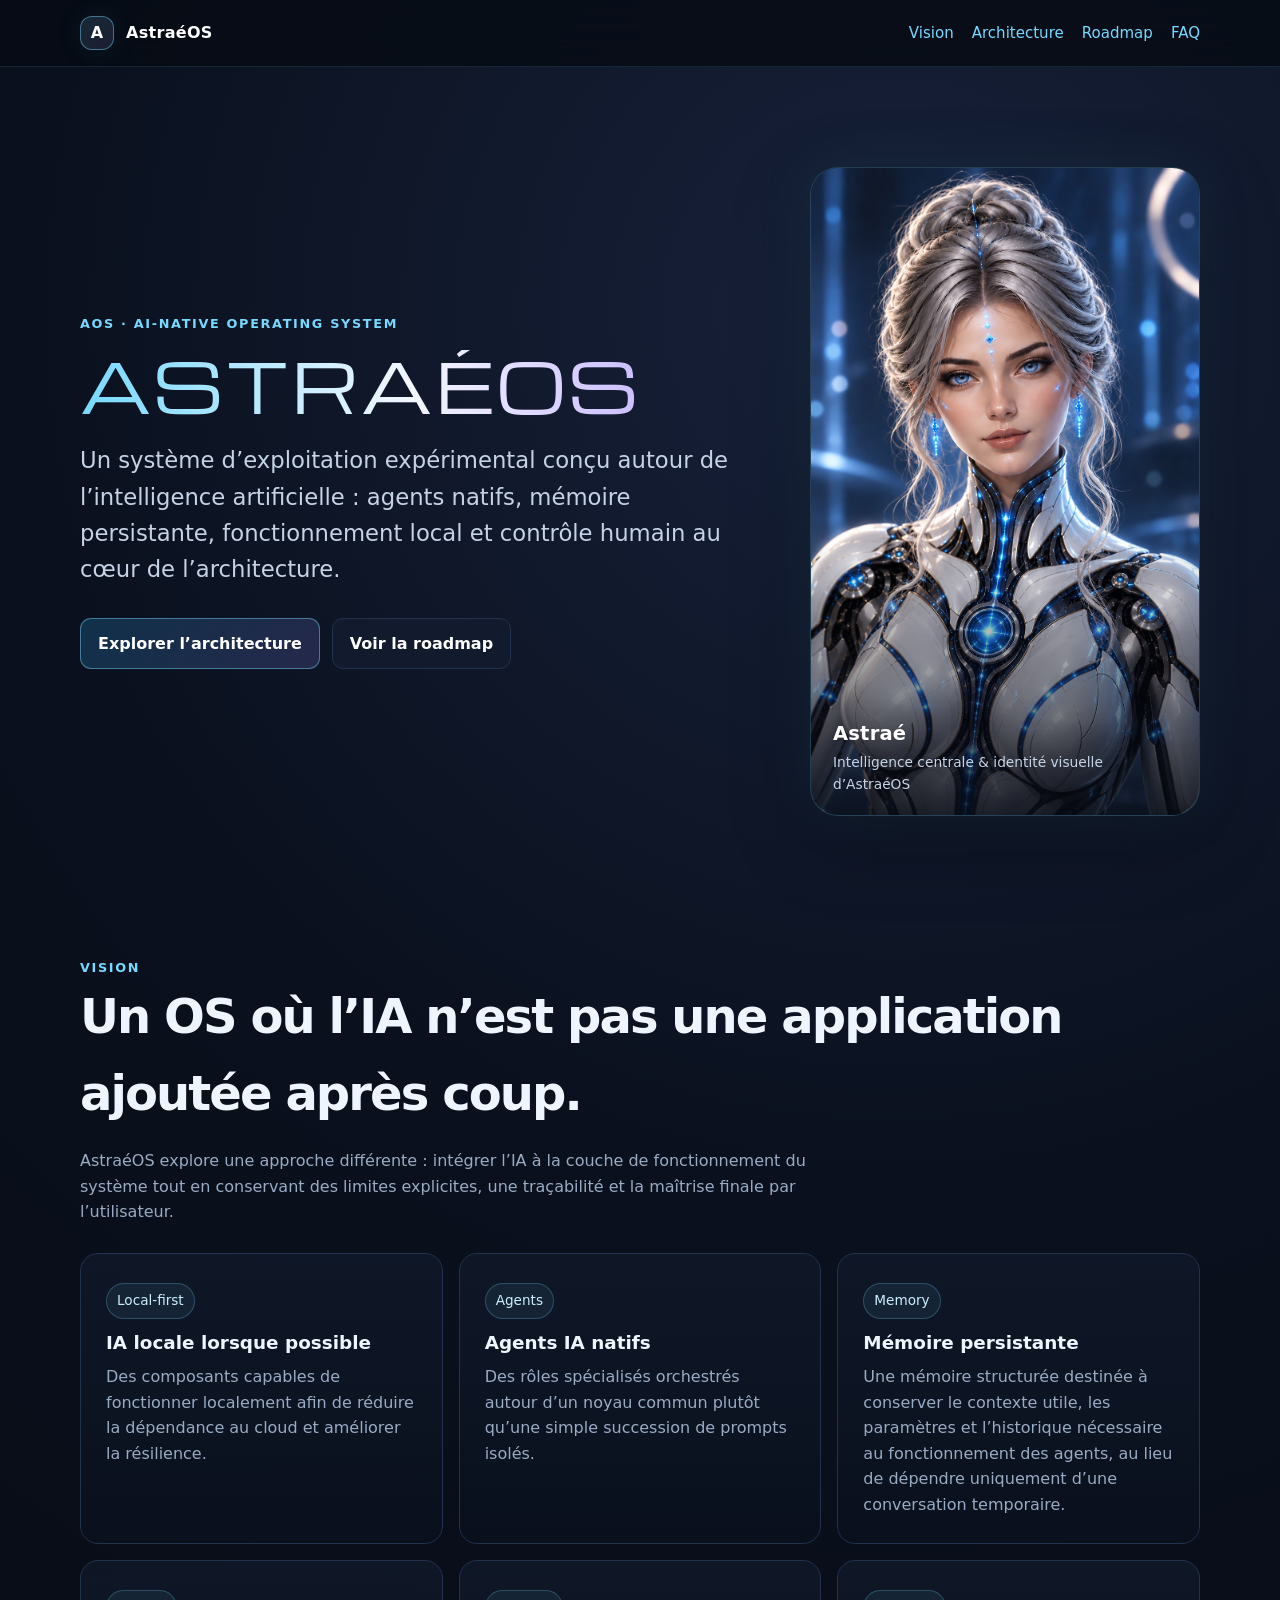
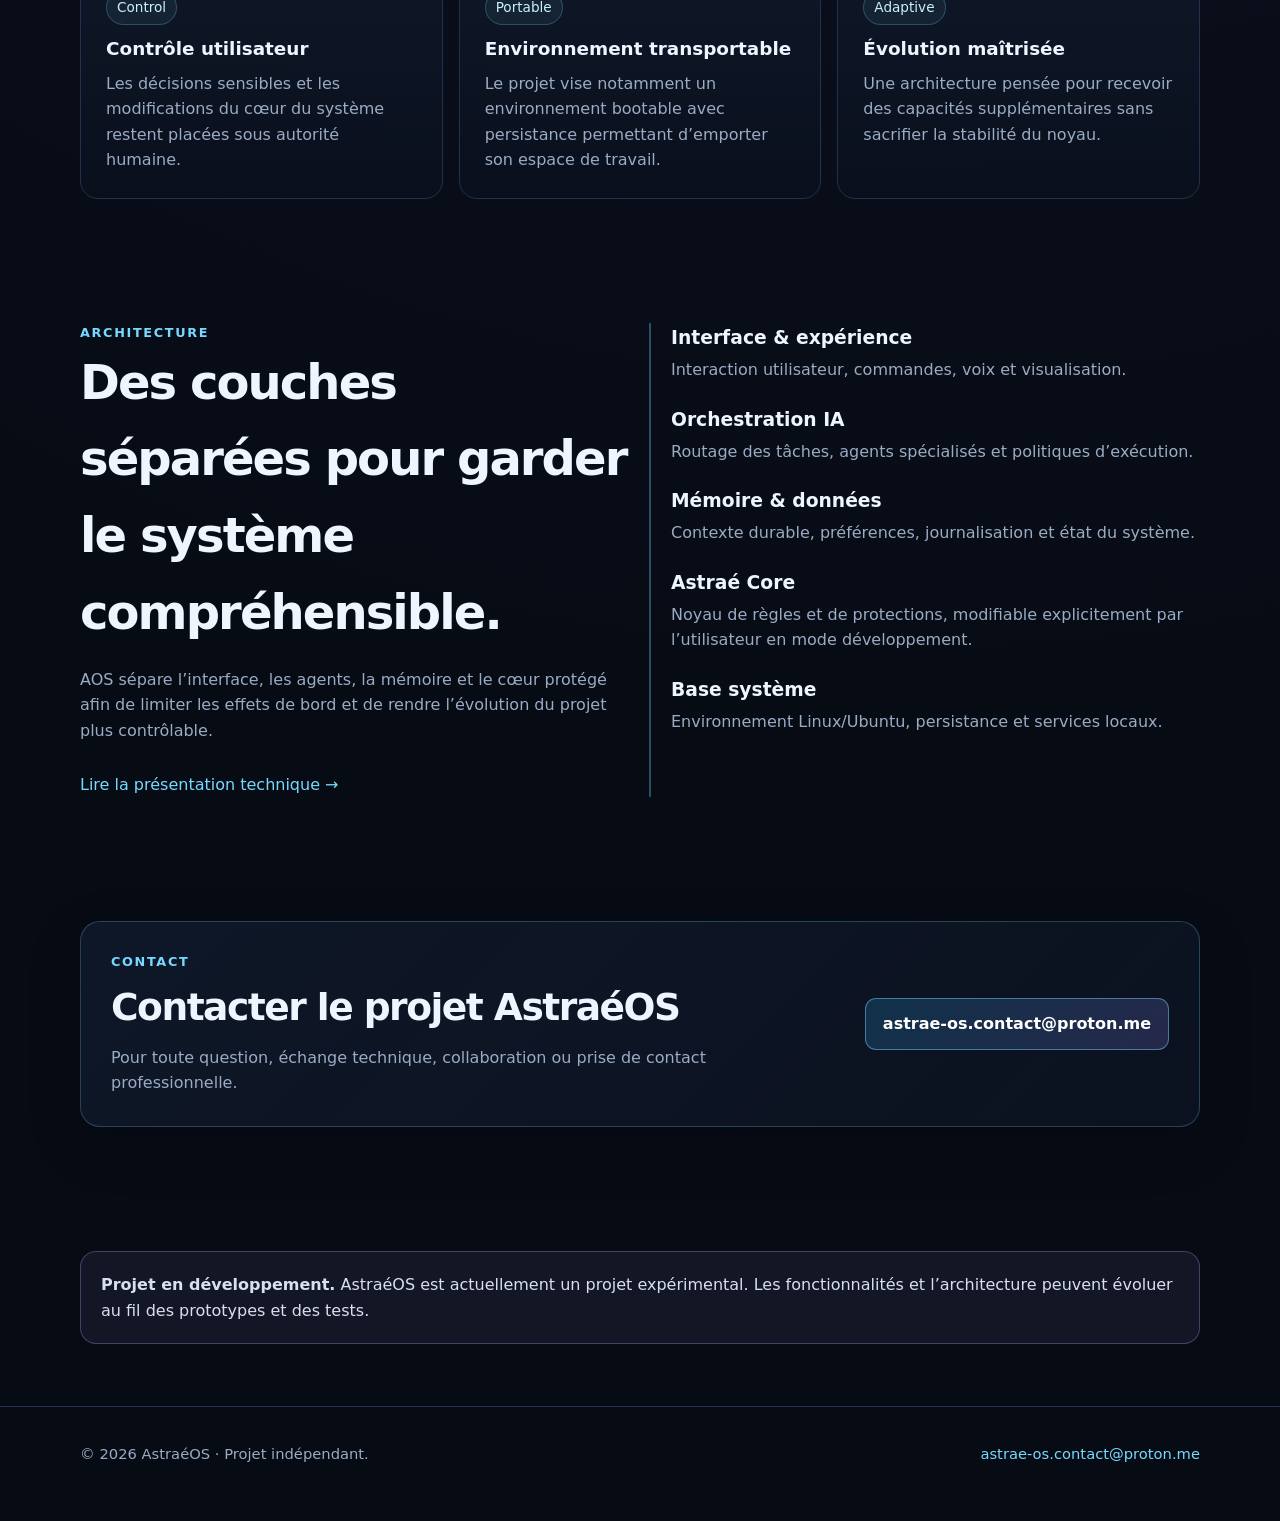
==== index.html @ fa144501 "Fix Astraé HD image and ASTRAÉOS wordmark" ====
<!doctype html><html lang="fr"><head>
<meta charset="utf-8"><meta name="viewport" content="width=device-width,initial-scale=1">
<title>AstraéOS (AOS) — AI-native Operating System</title>
<meta name="description" content="AstraéOS (AOS) est un projet de système d’exploitation AI-native : agents IA natifs, mémoire persistante, architecture locale et contrôle utilisateur.">
<meta name="keywords" content="AstraéOS,AstraeOS,AOS,AI native operating system,système exploitation IA,agents IA,OS IA">
<meta name="author" content="Jérémie Pasturel"><meta name="robots" content="index,follow,max-image-preview:large">
<link rel="canonical" href="https://astraeos.netlify.app/">
<meta property="og:type" content="website"><meta property="og:image" content="https://astraeos.netlify.app/assets/images/astrae-hq-v5.jpg"><meta property="og:image:alt" content="Astraé, intelligence artificielle centrale d’AstraéOS"><meta property="og:title" content="AstraéOS — AI-native Operating System"><meta property="og:description" content="Un projet d’OS conçu autour de l’IA, des agents et du contrôle utilisateur."><meta property="og:url" content="https://astraeos.netlify.app/">
<meta name="twitter:card" content="summary_large_image"><meta name="theme-color" content="#070b14">
<link rel="preconnect" href="https://fonts.googleapis.com">
<link rel="preconnect" href="https://fonts.gstatic.com" crossorigin>
<link href="https://fonts.googleapis.com/css2?family=Michroma&display=swap" rel="stylesheet">
<link rel="stylesheet" href="assets/style.css"><script type="application/ld+json">{
"@context":"https://schema.org","@type":"SoftwareApplication","name":"AstraéOS","alternateName":["AstraeOS","AOS"],"applicationCategory":"OperatingSystem","operatingSystem":"Linux / Ubuntu-based","description":"Projet de système d’exploitation AI-native centré sur les agents IA, la mémoire persistante et le contrôle utilisateur.","url":"https://astraeos.netlify.app/","author":{"@type":"Person","name":"Jérémie Pasturel","email":"mailto:astrae-os.contact@proton.me"},"isAccessibleForFree":true}
</script></head><body>
<nav class="nav"><div class="wrap"><a class="brand" href="index.html"><span class="mark">A</span>AstraéOS</a><div class="links"><a href="#vision">Vision</a><a href="architecture.html">Architecture</a><a href="roadmap.html">Roadmap</a><a href="faq.html">FAQ</a></div></div></nav>
<main>
<section class="hero"><div class="wrap hero-grid"><div class="hero-copy"><div class="eyebrow">AOS · AI-native operating system</div><h1><span>ASTRAÉOS</span></h1><p class="lead">Un système d’exploitation expérimental conçu autour de l’intelligence artificielle : agents natifs, mémoire persistante, fonctionnement local et contrôle humain au cœur de l’architecture.</p><div class="cta"><a class="btn primary" href="architecture.html">Explorer l’architecture</a><a class="btn" href="roadmap.html">Voir la roadmap</a></div></div><figure class="astrae-portrait"><img src="assets/images/astrae-hq-v5.jpg" alt="Astraé, intelligence artificielle centrale du projet AstraéOS, représentée sous la forme d’une androïde aux cheveux argentés et aux yeux bleus" width="971" height="1619" loading="eager" fetchpriority="high" decoding="async"><figcaption><strong>Astraé</strong><span>Intelligence centrale &amp; identité visuelle d’AstraéOS</span></figcaption></figure></div></section>
<section id="vision" class="section"><div class="wrap"><div class="eyebrow">Vision</div><h2>Un OS où l’IA n’est pas une application ajoutée après coup.</h2><p class="section-intro">AstraéOS explore une approche différente : intégrer l’IA à la couche de fonctionnement du système tout en conservant des limites explicites, une traçabilité et la maîtrise finale par l’utilisateur.</p><div class="grid"><article class="card"><div class="pill">Local-first</div><h3>IA locale lorsque possible</h3><p>Des composants capables de fonctionner localement afin de réduire la dépendance au cloud et améliorer la résilience.</p></article><article class="card"><div class="pill">Agents</div><h3>Agents IA natifs</h3><p>Des rôles spécialisés orchestrés autour d’un noyau commun plutôt qu’une simple succession de prompts isolés.</p></article><article class="card"><div class="pill">Memory</div><h3>Mémoire persistante</h3><p>Une mémoire structurée destinée à conserver le contexte utile, les paramètres et l’historique nécessaire au fonctionnement des agents, au lieu de dépendre uniquement d’une conversation temporaire.</p></article><article class="card"><div class="pill">Control</div><h3>Contrôle utilisateur</h3><p>Les décisions sensibles et les modifications du cœur du système restent placées sous autorité humaine.</p></article><article class="card"><div class="pill">Portable</div><h3>Environnement transportable</h3><p>Le projet vise notamment un environnement bootable avec persistance permettant d’emporter son espace de travail.</p></article><article class="card"><div class="pill">Adaptive</div><h3>Évolution maîtrisée</h3><p>Une architecture pensée pour recevoir des capacités supplémentaires sans sacrifier la stabilité du noyau.</p></article></div></div></section>
<section class="section"><div class="wrap architecture"><div><div class="eyebrow">Architecture</div><h2>Des couches séparées pour garder le système compréhensible.</h2><p class="section-intro">AOS sépare l’interface, les agents, la mémoire et le cœur protégé afin de limiter les effets de bord et de rendre l’évolution du projet plus contrôlable.</p><a href="architecture.html">Lire la présentation technique →</a></div><div class="stack"><div><h3>Interface & expérience</h3><p>Interaction utilisateur, commandes, voix et visualisation.</p></div><div><h3>Orchestration IA</h3><p>Routage des tâches, agents spécialisés et politiques d’exécution.</p></div><div><h3>Mémoire & données</h3><p>Contexte durable, préférences, journalisation et état du système.</p></div><div><h3>Astraé Core</h3><p>Noyau de règles et de protections, modifiable explicitement par l’utilisateur en mode développement.</p></div><div><h3>Base système</h3><p>Environnement Linux/Ubuntu, persistance et services locaux.</p></div></div></div></section>
<section id="contact" class="section"><div class="wrap"><div class="contact-card"><div><div class="eyebrow">Contact</div><h2>Contacter le projet AstraéOS</h2><p>Pour toute question, échange technique, collaboration ou prise de contact professionnelle.</p></div><a class="btn primary contact-mail" href="mailto:astrae-os.contact@proton.me">astrae-os.contact@proton.me</a></div></div></section>
<section class="section"><div class="wrap"><div class="notice"><strong>Projet en développement.</strong> AstraéOS est actuellement un projet expérimental. Les fonctionnalités et l’architecture peuvent évoluer au fil des prototypes et des tests.</div></div></section>
</main><footer class="footer"><div class="wrap"><span>© <span data-year></span> AstraéOS · Projet indépendant.</span><a href="mailto:astrae-os.contact@proton.me">astrae-os.contact@proton.me</a></div></footer><script src="assets/site.js"></script></body></html>
---- assets/style.css ----
:root{
  --bg:#070b14;--bg2:#0d1422;--panel:#10192a;--line:#22314d;
  --text:#eef5ff;--muted:#9aabc4;--accent:#77d9ff;--accent2:#b8a4ff;
  --max:1120px;
}
*{box-sizing:border-box}html{scroll-behavior:smooth}body{margin:0;background:radial-gradient(circle at 70% 10%,#17213a 0,#0a101d 30%,var(--bg) 70%);color:var(--text);font-family:Inter,ui-sans-serif,system-ui,-apple-system,"Segoe UI",sans-serif;line-height:1.6}a{color:var(--accent);text-decoration:none}a:hover{text-decoration:underline}.wrap{width:min(var(--max),calc(100% - 36px));margin:auto}.nav{position:sticky;top:0;z-index:5;background:rgba(7,11,20,.82);backdrop-filter:blur(18px);border-bottom:1px solid rgba(119,217,255,.12)}.nav .wrap{display:flex;align-items:center;justify-content:space-between;min-height:66px}.brand{display:flex;align-items:center;gap:12px;font-weight:800;letter-spacing:.3px;color:white}.mark{width:34px;height:34px;border:1px solid rgba(119,217,255,.45);border-radius:12px;display:grid;place-items:center;background:linear-gradient(145deg,rgba(119,217,255,.15),rgba(184,164,255,.12));box-shadow:0 0 30px rgba(119,217,255,.08)}.links{display:flex;gap:18px;font-size:.94rem}.hero{padding:100px 0 80px}.eyebrow{color:var(--accent);font-weight:700;text-transform:uppercase;letter-spacing:.13em;font-size:.8rem}.hero h1{font-size:clamp(2.7rem,7vw,5.9rem);line-height:1.04;margin:16px 0 22px;letter-spacing:0}.hero h1 span{font-family:"Michroma","Segoe UI",sans-serif;font-weight:400;letter-spacing:.09em;text-transform:uppercase;font-variant-ligatures:none;background:linear-gradient(90deg,var(--accent),#f4f7ff,var(--accent2));-webkit-background-clip:text;background-clip:text;color:transparent}.lead{max-width:780px;font-size:clamp(1.15rem,2vw,1.42rem);color:#c6d2e5}.cta{display:flex;gap:12px;flex-wrap:wrap;margin-top:30px}.btn{display:inline-flex;align-items:center;justify-content:center;border:1px solid var(--line);padding:12px 17px;border-radius:11px;font-weight:700;color:white;background:#111b2d}.btn.primary{border-color:rgba(119,217,255,.45);background:linear-gradient(135deg,#10314a,#25284b)}.grid{display:grid;grid-template-columns:repeat(3,1fr);gap:16px}.card{border:1px solid var(--line);background:linear-gradient(180deg,rgba(16,25,42,.82),rgba(10,16,29,.72));padding:25px;border-radius:18px}.card h3{margin:5px 0 7px;font-size:1.15rem}.card p{color:var(--muted);margin:0}.section{padding:62px 0}.section h2{font-size:clamp(2rem,4vw,3rem);letter-spacing:-.04em;margin:0 0 16px}.section-intro{max-width:790px;color:var(--muted);margin-bottom:28px}.pill{display:inline-block;border:1px solid rgba(119,217,255,.24);background:rgba(119,217,255,.07);color:#cbefff;border-radius:999px;padding:6px 10px;margin:4px 5px 4px 0;font-size:.85rem}.architecture{display:grid;grid-template-columns:1fr 1fr;gap:18px}.stack{border-left:2px solid rgba(119,217,255,.32);padding-left:20px}.stack div{margin:0 0 22px}.stack h3{margin:0 0 4px}.stack p{margin:0;color:var(--muted)}.roadmap{display:grid;grid-template-columns:repeat(4,1fr);gap:12px}.phase{padding:20px;border:1px solid var(--line);border-radius:16px;background:rgba(16,25,42,.55)}.phase strong{display:block;color:var(--accent);font-size:.82rem;text-transform:uppercase;letter-spacing:.08em}.phase h3{margin:7px 0}.phase p{color:var(--muted);font-size:.95rem}.notice{border:1px solid rgba(184,164,255,.3);background:rgba(184,164,255,.07);padding:20px;border-radius:16px;color:#d9def0}.footer{border-top:1px solid var(--line);padding:35px 0 55px;color:var(--muted);font-size:.92rem}.footer .wrap{display:flex;justify-content:space-between;gap:20px;flex-wrap:wrap}.prose{max-width:850px}.prose h1{font-size:clamp(2.6rem,6vw,4.7rem);letter-spacing:-.05em;line-height:1}.prose h2{margin-top:44px}.prose p,.prose li{color:#bdc9dc}.prose code{background:#121c2d;border:1px solid var(--line);padding:.12em .35em;border-radius:6px;color:#dcf6ff}.breadcrumbs{font-size:.9rem;color:var(--muted);margin-bottom:25px}.faq details{border-bottom:1px solid var(--line);padding:18px 0}.faq summary{font-weight:700;cursor:pointer}.faq p{color:var(--muted)}
.hero-grid{display:grid;grid-template-columns:minmax(0,1.25fr) minmax(280px,.75fr);gap:54px;align-items:center}.hero-copy{min-width:0}.astrae-portrait{margin:0;position:relative;justify-self:end;width:min(100%,390px);border:1px solid rgba(119,217,255,.22);border-radius:28px;overflow:hidden;background:linear-gradient(180deg,rgba(16,25,42,.9),rgba(10,16,29,.9));box-shadow:0 24px 80px rgba(0,0,0,.28),0 0 60px rgba(119,217,255,.08)}.astrae-portrait:before{content:"";position:absolute;inset:0;z-index:1;pointer-events:none;background:linear-gradient(180deg,transparent 58%,rgba(7,11,20,.88) 100%)}.astrae-portrait img{display:block;width:100%;height:auto;aspect-ratio:900/1491;object-fit:cover}.astrae-portrait figcaption{position:absolute;z-index:2;left:22px;right:22px;bottom:20px;display:flex;flex-direction:column;gap:2px}.astrae-portrait figcaption strong{font-size:1.22rem;color:#fff;letter-spacing:.01em}.astrae-portrait figcaption span{font-size:.86rem;color:#c7d5e8}
@media(max-width:840px){.grid,.roadmap{grid-template-columns:1fr 1fr}.architecture,.hero-grid{grid-template-columns:1fr}.links{display:none}.hero{padding-top:70px}.astrae-portrait{justify-self:start;width:min(100%,360px)}}
@media(max-width:560px){.grid,.roadmap{grid-template-columns:1fr}.hero h1{font-size:clamp(2.2rem,12vw,3.5rem)}.hero h1 span{letter-spacing:.045em}.hero-grid{gap:34px}.astrae-portrait{width:100%;max-width:340px}}

.contact-card{display:flex;align-items:center;justify-content:space-between;gap:32px;padding:30px;border:1px solid rgba(119,217,255,.24);border-radius:20px;background:linear-gradient(135deg,rgba(16,25,42,.9),rgba(13,20,34,.78));box-shadow:0 18px 55px rgba(0,0,0,.16)}.contact-card h2{margin:4px 0 8px;font-size:clamp(1.65rem,3vw,2.35rem)}.contact-card p{margin:0;color:var(--muted);max-width:680px}.contact-mail{white-space:nowrap}
@media(max-width:720px){.contact-card{align-items:flex-start;flex-direction:column}.contact-mail{white-space:normal;word-break:break-word}}

/* AstraeOS wordmark v2 */
.hero h1{
  font-size:clamp(2.5rem,5.2vw,4.75rem);
  line-height:1.04;
  margin:16px 0 22px;
  letter-spacing:0;
  overflow:visible;
}
.hero h1 span{
  display:block;
  white-space:nowrap;
  font-family:"Michroma","Segoe UI",sans-serif;
  font-weight:400;
  letter-spacing:.035em;
  text-transform:none;
  font-variant-ligatures:none;
  background:linear-gradient(90deg,var(--accent),#f4f7ff,var(--accent2));
  -webkit-background-clip:text;
  background-clip:text;
  color:transparent;
}
.astrae-portrait img{
  width:100%;
  height:auto;
  aspect-ratio:971/1619;
  object-fit:cover;
}
@media(max-width:560px){
  .hero h1{font-size:clamp(1.9rem,9.6vw,2.8rem);}
  .hero h1 span{letter-spacing:.015em;}
}
/* end AstraeOS wordmark v2 */
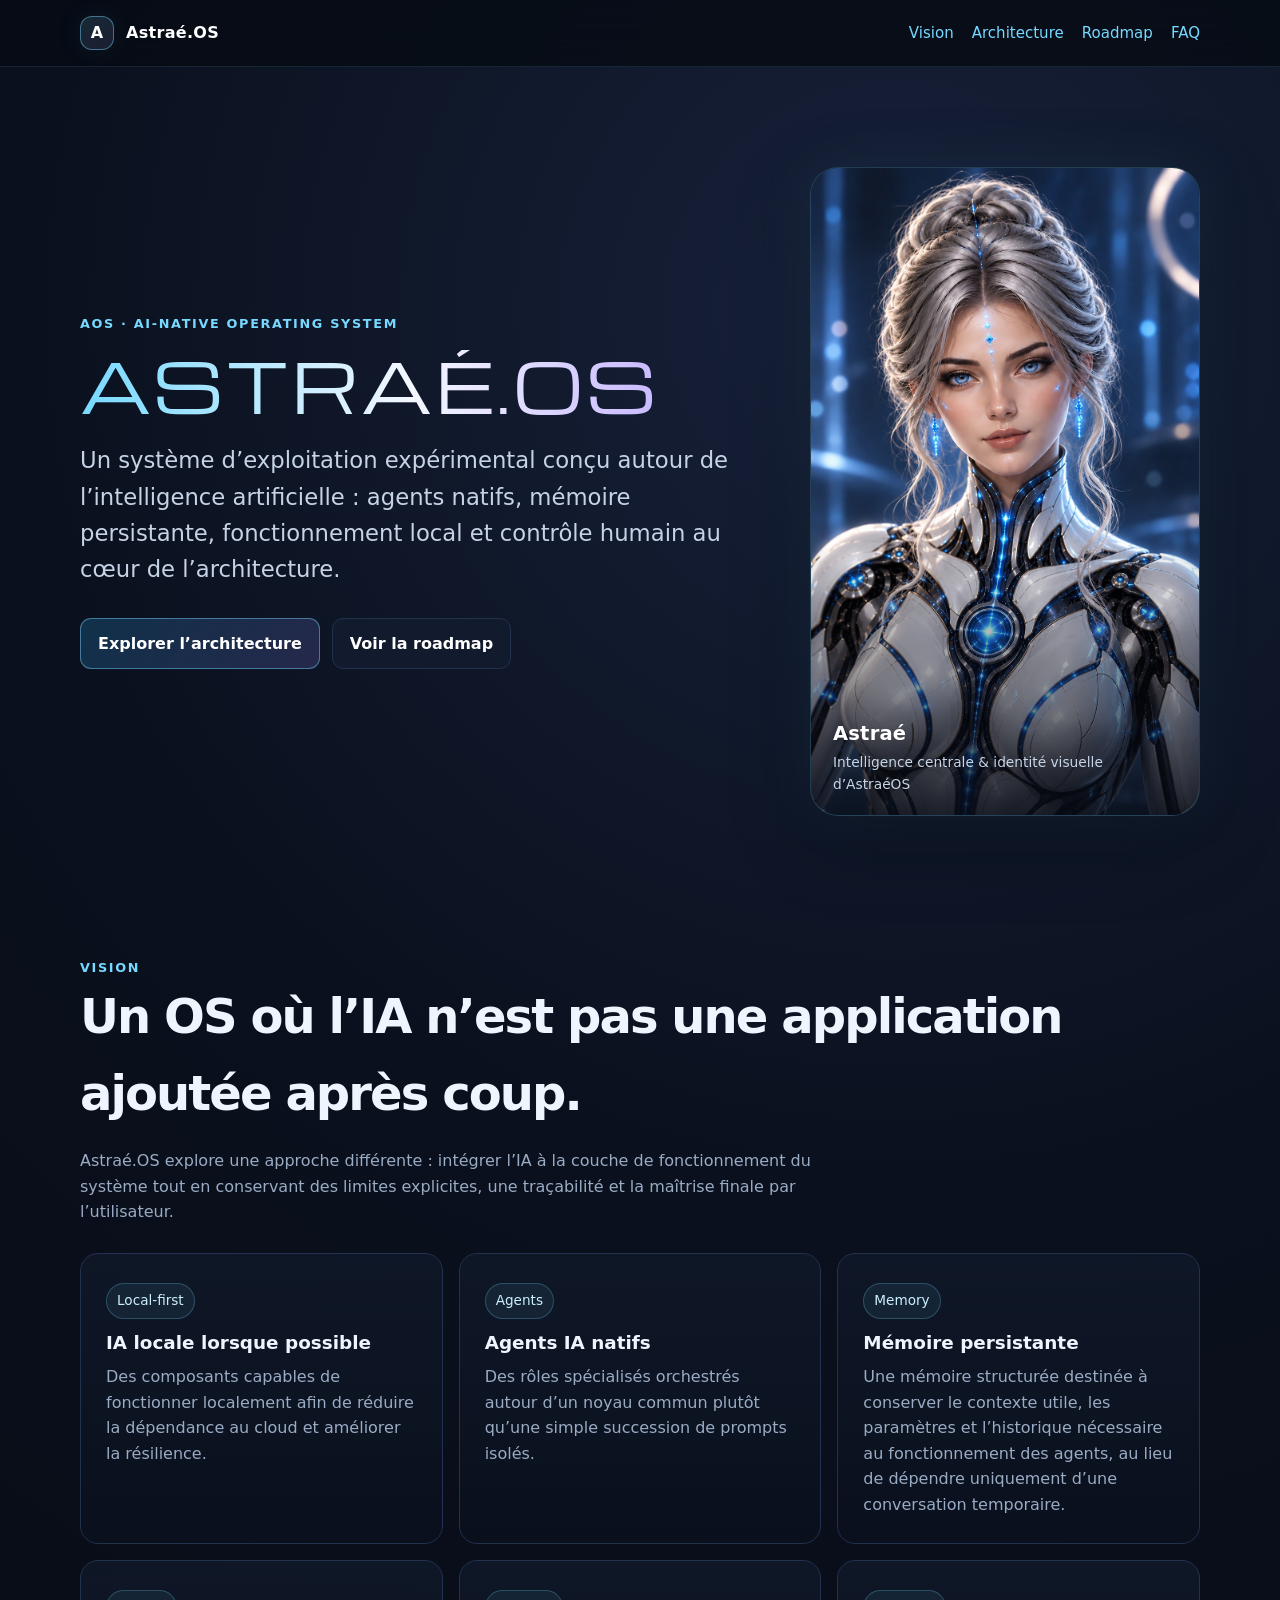
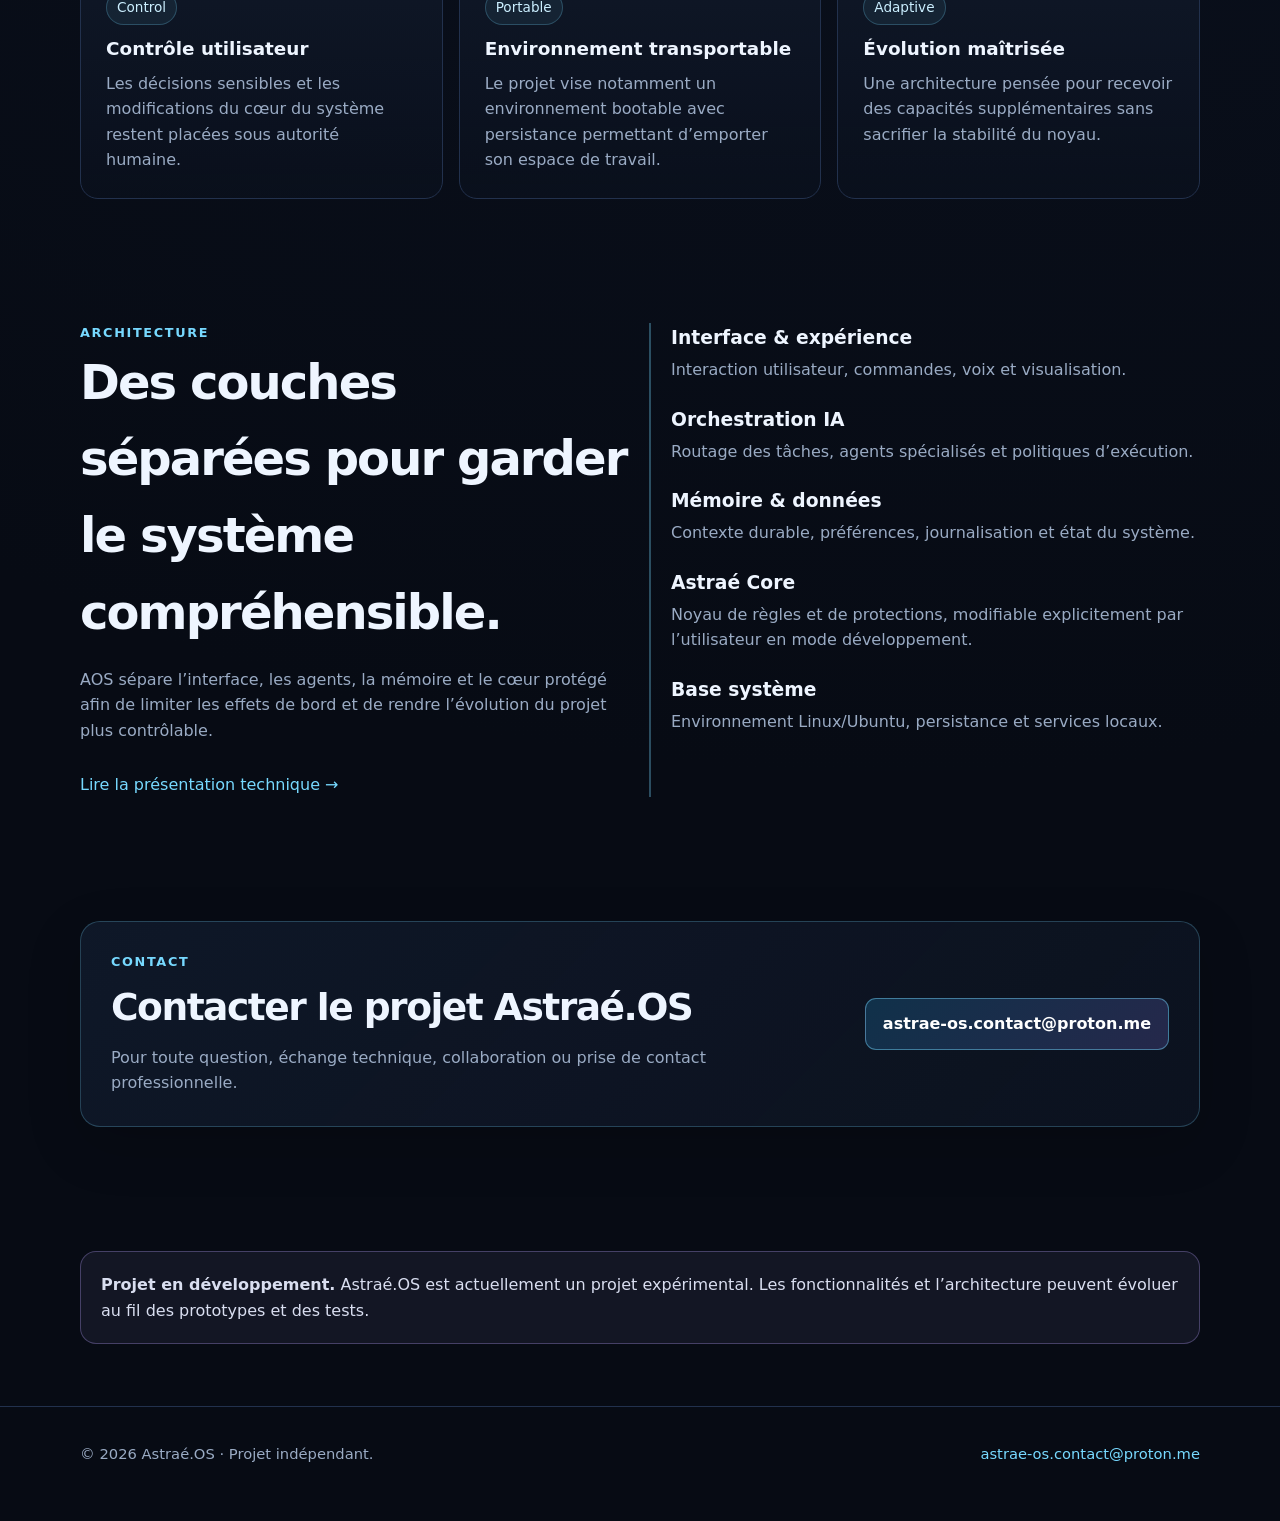
==== commit 3d995223: "Display Astraé.OS branding on homepage" ====
--- a/index.html
+++ b/index.html
@@ -13,11 +13,11 @@
 <link rel="stylesheet" href="assets/style.css"><script type="application/ld+json">{
 "@context":"https://schema.org","@type":"SoftwareApplication","name":"AstraéOS","alternateName":["AstraeOS","AOS"],"applicationCategory":"OperatingSystem","operatingSystem":"Linux / Ubuntu-based","description":"Projet de système d’exploitation AI-native centré sur les agents IA, la mémoire persistante et le contrôle utilisateur.","url":"https://astraeos.netlify.app/","author":{"@type":"Person","name":"Jérémie Pasturel","email":"mailto:astrae-os.contact@proton.me"},"isAccessibleForFree":true}
 </script></head><body>
-<nav class="nav"><div class="wrap"><a class="brand" href="index.html"><span class="mark">A</span>AstraéOS</a><div class="links"><a href="#vision">Vision</a><a href="architecture.html">Architecture</a><a href="roadmap.html">Roadmap</a><a href="faq.html">FAQ</a></div></div></nav>
+<nav class="nav"><div class="wrap"><a class="brand" href="index.html"><span class="mark">A</span>Astraé.OS</a><div class="links"><a href="#vision">Vision</a><a href="architecture.html">Architecture</a><a href="roadmap.html">Roadmap</a><a href="faq.html">FAQ</a></div></div></nav>
 <main>
-<section class="hero"><div class="wrap hero-grid"><div class="hero-copy"><div class="eyebrow">AOS · AI-native operating system</div><h1><span>ASTRAÉOS</span></h1><p class="lead">Un système d’exploitation expérimental conçu autour de l’intelligence artificielle : agents natifs, mémoire persistante, fonctionnement local et contrôle humain au cœur de l’architecture.</p><div class="cta"><a class="btn primary" href="architecture.html">Explorer l’architecture</a><a class="btn" href="roadmap.html">Voir la roadmap</a></div></div><figure class="astrae-portrait"><img src="assets/images/astrae-hq-v5.jpg" alt="Astraé, intelligence artificielle centrale du projet AstraéOS, représentée sous la forme d’une androïde aux cheveux argentés et aux yeux bleus" width="971" height="1619" loading="eager" fetchpriority="high" decoding="async"><figcaption><strong>Astraé</strong><span>Intelligence centrale &amp; identité visuelle d’AstraéOS</span></figcaption></figure></div></section>
-<section id="vision" class="section"><div class="wrap"><div class="eyebrow">Vision</div><h2>Un OS où l’IA n’est pas une application ajoutée après coup.</h2><p class="section-intro">AstraéOS explore une approche différente : intégrer l’IA à la couche de fonctionnement du système tout en conservant des limites explicites, une traçabilité et la maîtrise finale par l’utilisateur.</p><div class="grid"><article class="card"><div class="pill">Local-first</div><h3>IA locale lorsque possible</h3><p>Des composants capables de fonctionner localement afin de réduire la dépendance au cloud et améliorer la résilience.</p></article><article class="card"><div class="pill">Agents</div><h3>Agents IA natifs</h3><p>Des rôles spécialisés orchestrés autour d’un noyau commun plutôt qu’une simple succession de prompts isolés.</p></article><article class="card"><div class="pill">Memory</div><h3>Mémoire persistante</h3><p>Une mémoire structurée destinée à conserver le contexte utile, les paramètres et l’historique nécessaire au fonctionnement des agents, au lieu de dépendre uniquement d’une conversation temporaire.</p></article><article class="card"><div class="pill">Control</div><h3>Contrôle utilisateur</h3><p>Les décisions sensibles et les modifications du cœur du système restent placées sous autorité humaine.</p></article><article class="card"><div class="pill">Portable</div><h3>Environnement transportable</h3><p>Le projet vise notamment un environnement bootable avec persistance permettant d’emporter son espace de travail.</p></article><article class="card"><div class="pill">Adaptive</div><h3>Évolution maîtrisée</h3><p>Une architecture pensée pour recevoir des capacités supplémentaires sans sacrifier la stabilité du noyau.</p></article></div></div></section>
+<section class="hero"><div class="wrap hero-grid"><div class="hero-copy"><div class="eyebrow">AOS · AI-native operating system</div><h1><span>ASTRAÉ.OS</span></h1><p class="lead">Un système d’exploitation expérimental conçu autour de l’intelligence artificielle : agents natifs, mémoire persistante, fonctionnement local et contrôle humain au cœur de l’architecture.</p><div class="cta"><a class="btn primary" href="architecture.html">Explorer l’architecture</a><a class="btn" href="roadmap.html">Voir la roadmap</a></div></div><figure class="astrae-portrait"><img src="assets/images/astrae-hq-v5.jpg" alt="Astraé, intelligence artificielle centrale du projet AstraéOS, représentée sous la forme d’une androïde aux cheveux argentés et aux yeux bleus" width="971" height="1619" loading="eager" fetchpriority="high" decoding="async"><figcaption><strong>Astraé</strong><span>Intelligence centrale &amp; identité visuelle d’AstraéOS</span></figcaption></figure></div></section>
+<section id="vision" class="section"><div class="wrap"><div class="eyebrow">Vision</div><h2>Un OS où l’IA n’est pas une application ajoutée après coup.</h2><p class="section-intro">Astraé.OS explore une approche différente : intégrer l’IA à la couche de fonctionnement du système tout en conservant des limites explicites, une traçabilité et la maîtrise finale par l’utilisateur.</p><div class="grid"><article class="card"><div class="pill">Local-first</div><h3>IA locale lorsque possible</h3><p>Des composants capables de fonctionner localement afin de réduire la dépendance au cloud et améliorer la résilience.</p></article><article class="card"><div class="pill">Agents</div><h3>Agents IA natifs</h3><p>Des rôles spécialisés orchestrés autour d’un noyau commun plutôt qu’une simple succession de prompts isolés.</p></article><article class="card"><div class="pill">Memory</div><h3>Mémoire persistante</h3><p>Une mémoire structurée destinée à conserver le contexte utile, les paramètres et l’historique nécessaire au fonctionnement des agents, au lieu de dépendre uniquement d’une conversation temporaire.</p></article><article class="card"><div class="pill">Control</div><h3>Contrôle utilisateur</h3><p>Les décisions sensibles et les modifications du cœur du système restent placées sous autorité humaine.</p></article><article class="card"><div class="pill">Portable</div><h3>Environnement transportable</h3><p>Le projet vise notamment un environnement bootable avec persistance permettant d’emporter son espace de travail.</p></article><article class="card"><div class="pill">Adaptive</div><h3>Évolution maîtrisée</h3><p>Une architecture pensée pour recevoir des capacités supplémentaires sans sacrifier la stabilité du noyau.</p></article></div></div></section>
 <section class="section"><div class="wrap architecture"><div><div class="eyebrow">Architecture</div><h2>Des couches séparées pour garder le système compréhensible.</h2><p class="section-intro">AOS sépare l’interface, les agents, la mémoire et le cœur protégé afin de limiter les effets de bord et de rendre l’évolution du projet plus contrôlable.</p><a href="architecture.html">Lire la présentation technique →</a></div><div class="stack"><div><h3>Interface & expérience</h3><p>Interaction utilisateur, commandes, voix et visualisation.</p></div><div><h3>Orchestration IA</h3><p>Routage des tâches, agents spécialisés et politiques d’exécution.</p></div><div><h3>Mémoire & données</h3><p>Contexte durable, préférences, journalisation et état du système.</p></div><div><h3>Astraé Core</h3><p>Noyau de règles et de protections, modifiable explicitement par l’utilisateur en mode développement.</p></div><div><h3>Base système</h3><p>Environnement Linux/Ubuntu, persistance et services locaux.</p></div></div></div></section>
-<section id="contact" class="section"><div class="wrap"><div class="contact-card"><div><div class="eyebrow">Contact</div><h2>Contacter le projet AstraéOS</h2><p>Pour toute question, échange technique, collaboration ou prise de contact professionnelle.</p></div><a class="btn primary contact-mail" href="mailto:astrae-os.contact@proton.me">astrae-os.contact@proton.me</a></div></div></section>
-<section class="section"><div class="wrap"><div class="notice"><strong>Projet en développement.</strong> AstraéOS est actuellement un projet expérimental. Les fonctionnalités et l’architecture peuvent évoluer au fil des prototypes et des tests.</div></div></section>
-</main><footer class="footer"><div class="wrap"><span>© <span data-year></span> AstraéOS · Projet indépendant.</span><a href="mailto:astrae-os.contact@proton.me">astrae-os.contact@proton.me</a></div></footer><script src="assets/site.js"></script></body></html>
+<section id="contact" class="section"><div class="wrap"><div class="contact-card"><div><div class="eyebrow">Contact</div><h2>Contacter le projet Astraé.OS</h2><p>Pour toute question, échange technique, collaboration ou prise de contact professionnelle.</p></div><a class="btn primary contact-mail" href="mailto:astrae-os.contact@proton.me">astrae-os.contact@proton.me</a></div></div></section>
+<section class="section"><div class="wrap"><div class="notice"><strong>Projet en développement.</strong> Astraé.OS est actuellement un projet expérimental. Les fonctionnalités et l’architecture peuvent évoluer au fil des prototypes et des tests.</div></div></section>
+</main><footer class="footer"><div class="wrap"><span>© <span data-year></span> Astraé.OS · Projet indépendant.</span><a href="mailto:astrae-os.contact@proton.me">astrae-os.contact@proton.me</a></div></footer><script src="assets/site.js"></script></body></html>
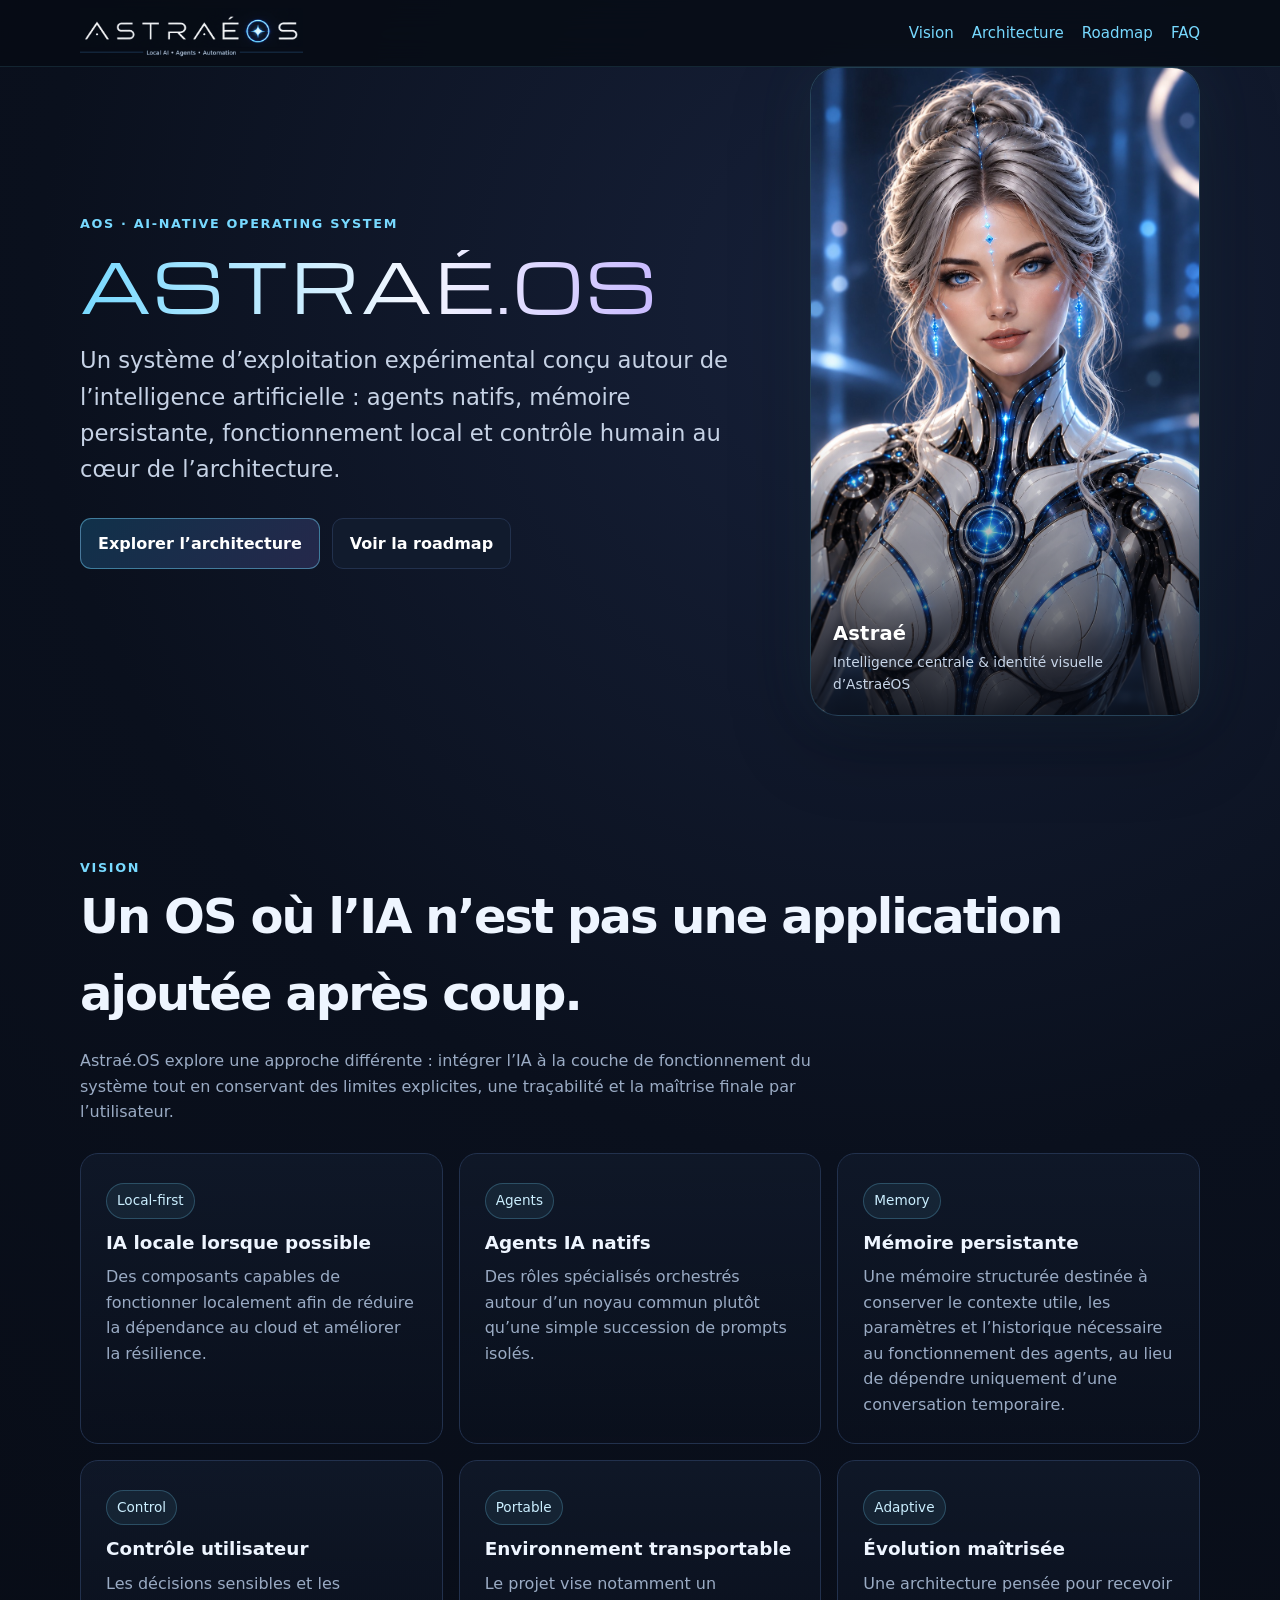
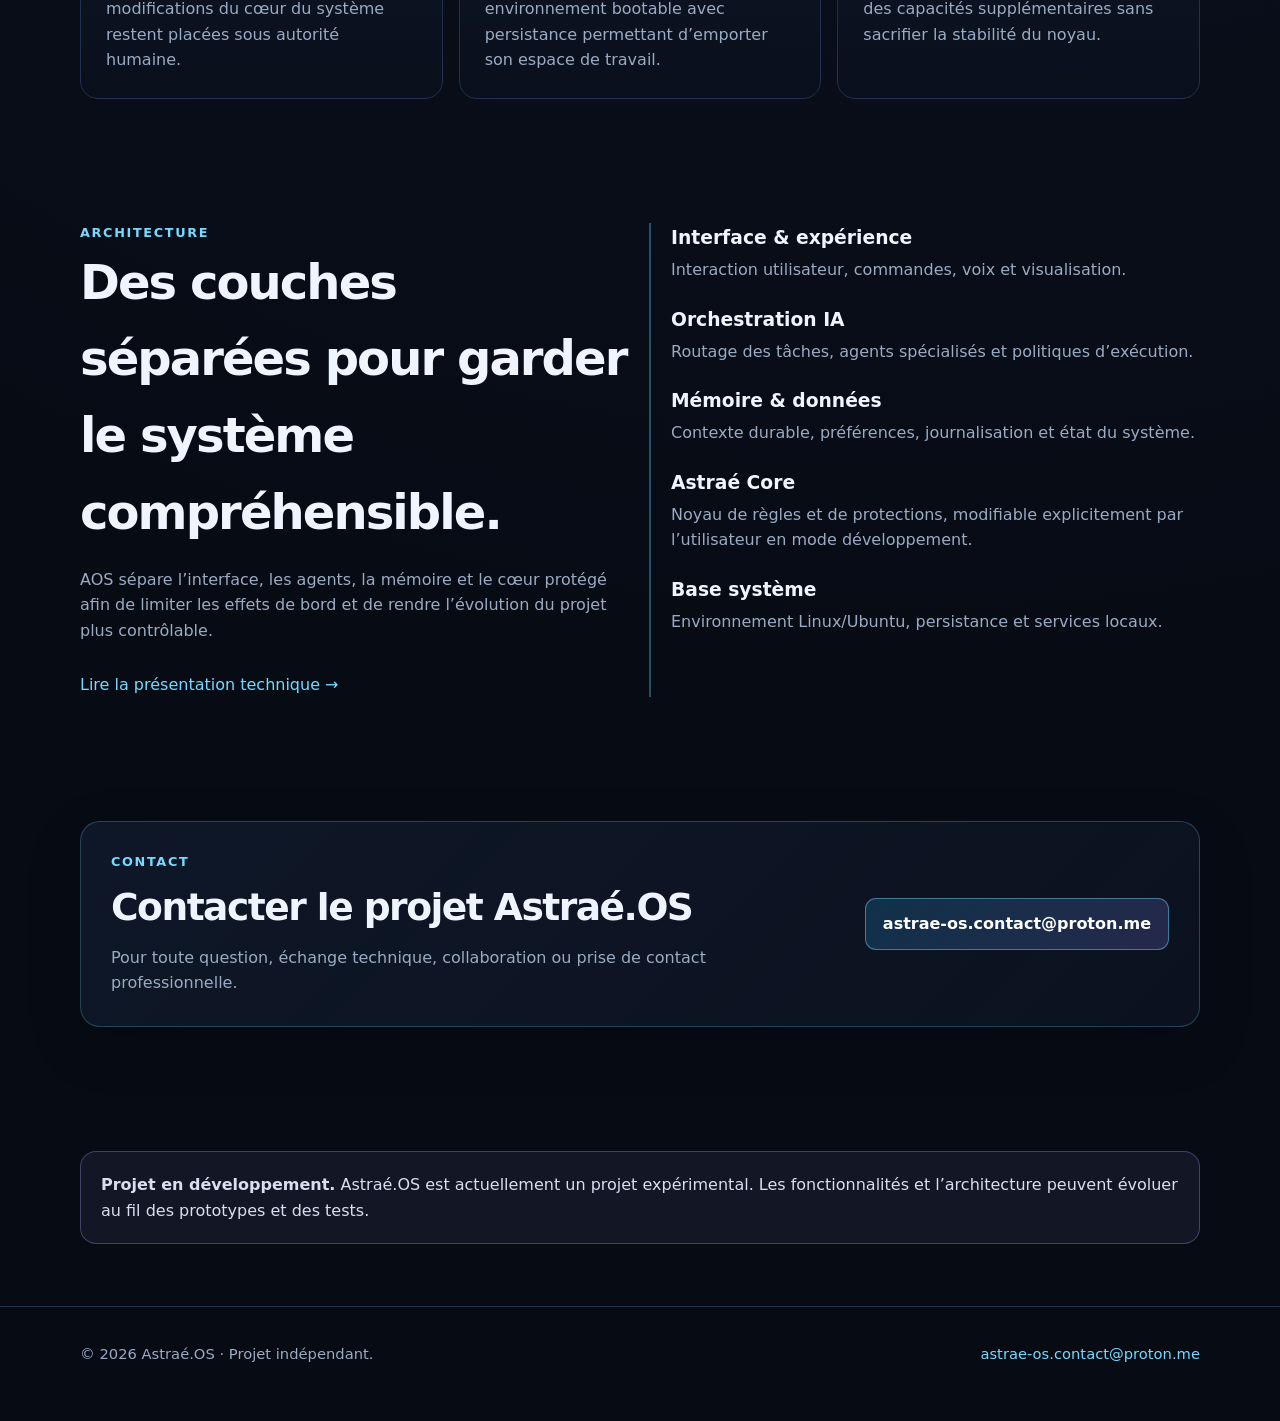
==== commit 02cbf776: "Replace navbar brand with Astraé.OS logo" ====
--- a/index.html
+++ b/index.html
@@ -13,7 +13,7 @@
 <link rel="stylesheet" href="assets/style.css"><script type="application/ld+json">{
 "@context":"https://schema.org","@type":"SoftwareApplication","name":"AstraéOS","alternateName":["AstraeOS","AOS"],"applicationCategory":"OperatingSystem","operatingSystem":"Linux / Ubuntu-based","description":"Projet de système d’exploitation AI-native centré sur les agents IA, la mémoire persistante et le contrôle utilisateur.","url":"https://astraeos.netlify.app/","author":{"@type":"Person","name":"Jérémie Pasturel","email":"mailto:astrae-os.contact@proton.me"},"isAccessibleForFree":true}
 </script></head><body>
-<nav class="nav"><div class="wrap"><a class="brand" href="index.html"><span class="mark">A</span>Astraé.OS</a><div class="links"><a href="#vision">Vision</a><a href="architecture.html">Architecture</a><a href="roadmap.html">Roadmap</a><a href="faq.html">FAQ</a></div></div></nav>
+<nav class="nav"><div class="wrap"><a class="brand brand-logo" href="index.html" aria-label="Astraé.OS — accueil"><img src="assets/images/astraeos-brand-nav-v1.png" alt="Astraé.OS — Local AI • Agents • Automation"></a><div class="links"><a href="#vision">Vision</a><a href="architecture.html">Architecture</a><a href="roadmap.html">Roadmap</a><a href="faq.html">FAQ</a></div></div></nav>
 <main>
 <section class="hero"><div class="wrap hero-grid"><div class="hero-copy"><div class="eyebrow">AOS · AI-native operating system</div><h1><span>ASTRAÉ.OS</span></h1><p class="lead">Un système d’exploitation expérimental conçu autour de l’intelligence artificielle : agents natifs, mémoire persistante, fonctionnement local et contrôle humain au cœur de l’architecture.</p><div class="cta"><a class="btn primary" href="architecture.html">Explorer l’architecture</a><a class="btn" href="roadmap.html">Voir la roadmap</a></div></div><figure class="astrae-portrait"><img src="assets/images/astrae-hq-v5.jpg" alt="Astraé, intelligence artificielle centrale du projet AstraéOS, représentée sous la forme d’une androïde aux cheveux argentés et aux yeux bleus" width="971" height="1619" loading="eager" fetchpriority="high" decoding="async"><figcaption><strong>Astraé</strong><span>Intelligence centrale &amp; identité visuelle d’AstraéOS</span></figcaption></figure></div></section>
 <section id="vision" class="section"><div class="wrap"><div class="eyebrow">Vision</div><h2>Un OS où l’IA n’est pas une application ajoutée après coup.</h2><p class="section-intro">Astraé.OS explore une approche différente : intégrer l’IA à la couche de fonctionnement du système tout en conservant des limites explicites, une traçabilité et la maîtrise finale par l’utilisateur.</p><div class="grid"><article class="card"><div class="pill">Local-first</div><h3>IA locale lorsque possible</h3><p>Des composants capables de fonctionner localement afin de réduire la dépendance au cloud et améliorer la résilience.</p></article><article class="card"><div class="pill">Agents</div><h3>Agents IA natifs</h3><p>Des rôles spécialisés orchestrés autour d’un noyau commun plutôt qu’une simple succession de prompts isolés.</p></article><article class="card"><div class="pill">Memory</div><h3>Mémoire persistante</h3><p>Une mémoire structurée destinée à conserver le contexte utile, les paramètres et l’historique nécessaire au fonctionnement des agents, au lieu de dépendre uniquement d’une conversation temporaire.</p></article><article class="card"><div class="pill">Control</div><h3>Contrôle utilisateur</h3><p>Les décisions sensibles et les modifications du cœur du système restent placées sous autorité humaine.</p></article><article class="card"><div class="pill">Portable</div><h3>Environnement transportable</h3><p>Le projet vise notamment un environnement bootable avec persistance permettant d’emporter son espace de travail.</p></article><article class="card"><div class="pill">Adaptive</div><h3>Évolution maîtrisée</h3><p>Une architecture pensée pour recevoir des capacités supplémentaires sans sacrifier la stabilité du noyau.</p></article></div></div></section>
--- a/assets/style.css
+++ b/assets/style.css
@@ -3,7 +3,7 @@
   --text:#eef5ff;--muted:#9aabc4;--accent:#77d9ff;--accent2:#b8a4ff;
   --max:1120px;
 }
-*{box-sizing:border-box}html{scroll-behavior:smooth}body{margin:0;background:radial-gradient(circle at 70% 10%,#17213a 0,#0a101d 30%,var(--bg) 70%);color:var(--text);font-family:Inter,ui-sans-serif,system-ui,-apple-system,"Segoe UI",sans-serif;line-height:1.6}a{color:var(--accent);text-decoration:none}a:hover{text-decoration:underline}.wrap{width:min(var(--max),calc(100% - 36px));margin:auto}.nav{position:sticky;top:0;z-index:5;background:rgba(7,11,20,.82);backdrop-filter:blur(18px);border-bottom:1px solid rgba(119,217,255,.12)}.nav .wrap{display:flex;align-items:center;justify-content:space-between;min-height:66px}.brand{display:flex;align-items:center;gap:12px;font-weight:800;letter-spacing:.3px;color:white}.mark{width:34px;height:34px;border:1px solid rgba(119,217,255,.45);border-radius:12px;display:grid;place-items:center;background:linear-gradient(145deg,rgba(119,217,255,.15),rgba(184,164,255,.12));box-shadow:0 0 30px rgba(119,217,255,.08)}.links{display:flex;gap:18px;font-size:.94rem}.hero{padding:100px 0 80px}.eyebrow{color:var(--accent);font-weight:700;text-transform:uppercase;letter-spacing:.13em;font-size:.8rem}.hero h1{font-size:clamp(2.7rem,7vw,5.9rem);line-height:1.04;margin:16px 0 22px;letter-spacing:0}.hero h1 span{font-family:"Michroma","Segoe UI",sans-serif;font-weight:400;letter-spacing:.09em;text-transform:uppercase;font-variant-ligatures:none;background:linear-gradient(90deg,var(--accent),#f4f7ff,var(--accent2));-webkit-background-clip:text;background-clip:text;color:transparent}.lead{max-width:780px;font-size:clamp(1.15rem,2vw,1.42rem);color:#c6d2e5}.cta{display:flex;gap:12px;flex-wrap:wrap;margin-top:30px}.btn{display:inline-flex;align-items:center;justify-content:center;border:1px solid var(--line);padding:12px 17px;border-radius:11px;font-weight:700;color:white;background:#111b2d}.btn.primary{border-color:rgba(119,217,255,.45);background:linear-gradient(135deg,#10314a,#25284b)}.grid{display:grid;grid-template-columns:repeat(3,1fr);gap:16px}.card{border:1px solid var(--line);background:linear-gradient(180deg,rgba(16,25,42,.82),rgba(10,16,29,.72));padding:25px;border-radius:18px}.card h3{margin:5px 0 7px;font-size:1.15rem}.card p{color:var(--muted);margin:0}.section{padding:62px 0}.section h2{font-size:clamp(2rem,4vw,3rem);letter-spacing:-.04em;margin:0 0 16px}.section-intro{max-width:790px;color:var(--muted);margin-bottom:28px}.pill{display:inline-block;border:1px solid rgba(119,217,255,.24);background:rgba(119,217,255,.07);color:#cbefff;border-radius:999px;padding:6px 10px;margin:4px 5px 4px 0;font-size:.85rem}.architecture{display:grid;grid-template-columns:1fr 1fr;gap:18px}.stack{border-left:2px solid rgba(119,217,255,.32);padding-left:20px}.stack div{margin:0 0 22px}.stack h3{margin:0 0 4px}.stack p{margin:0;color:var(--muted)}.roadmap{display:grid;grid-template-columns:repeat(4,1fr);gap:12px}.phase{padding:20px;border:1px solid var(--line);border-radius:16px;background:rgba(16,25,42,.55)}.phase strong{display:block;color:var(--accent);font-size:.82rem;text-transform:uppercase;letter-spacing:.08em}.phase h3{margin:7px 0}.phase p{color:var(--muted);font-size:.95rem}.notice{border:1px solid rgba(184,164,255,.3);background:rgba(184,164,255,.07);padding:20px;border-radius:16px;color:#d9def0}.footer{border-top:1px solid var(--line);padding:35px 0 55px;color:var(--muted);font-size:.92rem}.footer .wrap{display:flex;justify-content:space-between;gap:20px;flex-wrap:wrap}.prose{max-width:850px}.prose h1{font-size:clamp(2.6rem,6vw,4.7rem);letter-spacing:-.05em;line-height:1}.prose h2{margin-top:44px}.prose p,.prose li{color:#bdc9dc}.prose code{background:#121c2d;border:1px solid var(--line);padding:.12em .35em;border-radius:6px;color:#dcf6ff}.breadcrumbs{font-size:.9rem;color:var(--muted);margin-bottom:25px}.faq details{border-bottom:1px solid var(--line);padding:18px 0}.faq summary{font-weight:700;cursor:pointer}.faq p{color:var(--muted)}
+*{box-sizing:border-box}html{scroll-behavior:smooth}body{margin:0;background:radial-gradient(circle at 70% 10%,#17213a 0,#0a101d 30%,var(--bg) 70%);color:var(--text);font-family:Inter,ui-sans-serif,system-ui,-apple-system,"Segoe UI",sans-serif;line-height:1.6}a{color:var(--accent);text-decoration:none}a:hover{text-decoration:underline}.wrap{width:min(var(--max),calc(100% - 36px));margin:auto}.nav{position:sticky;top:0;z-index:5;background:rgba(7,11,20,.82);backdrop-filter:blur(18px);border-bottom:1px solid rgba(119,217,255,.12)}.nav .wrap{display:flex;align-items:center;justify-content:space-between;min-height:66px}.brand{display:flex;align-items:center;gap:12px;font-weight:800;letter-spacing:.3px;color:white}.mark{width:34px;height:34px;border:1px solid rgba(119,217,255,.45);border-radius:12px;display:grid;place-items:center;background:linear-gradient(145deg,rgba(119,217,255,.15),rgba(184,164,255,.12));box-shadow:0 0 30px rgba(119,217,255,.08)}.links{display:flex;gap:18px;font-size:.94rem}.hero{padding:0 0 80px}.eyebrow{color:var(--accent);font-weight:700;text-transform:uppercase;letter-spacing:.13em;font-size:.8rem}.hero h1{font-size:clamp(2.7rem,7vw,5.9rem);line-height:1.04;margin:16px 0 22px;letter-spacing:0}.hero h1 span{font-family:"Michroma","Segoe UI",sans-serif;font-weight:400;letter-spacing:.09em;text-transform:uppercase;font-variant-ligatures:none;background:linear-gradient(90deg,var(--accent),#f4f7ff,var(--accent2));-webkit-background-clip:text;background-clip:text;color:transparent}.lead{max-width:780px;font-size:clamp(1.15rem,2vw,1.42rem);color:#c6d2e5}.cta{display:flex;gap:12px;flex-wrap:wrap;margin-top:30px}.btn{display:inline-flex;align-items:center;justify-content:center;border:1px solid var(--line);padding:12px 17px;border-radius:11px;font-weight:700;color:white;background:#111b2d}.btn.primary{border-color:rgba(119,217,255,.45);background:linear-gradient(135deg,#10314a,#25284b)}.grid{display:grid;grid-template-columns:repeat(3,1fr);gap:16px}.card{border:1px solid var(--line);background:linear-gradient(180deg,rgba(16,25,42,.82),rgba(10,16,29,.72));padding:25px;border-radius:18px}.card h3{margin:5px 0 7px;font-size:1.15rem}.card p{color:var(--muted);margin:0}.section{padding:62px 0}.section h2{font-size:clamp(2rem,4vw,3rem);letter-spacing:-.04em;margin:0 0 16px}.section-intro{max-width:790px;color:var(--muted);margin-bottom:28px}.pill{display:inline-block;border:1px solid rgba(119,217,255,.24);background:rgba(119,217,255,.07);color:#cbefff;border-radius:999px;padding:6px 10px;margin:4px 5px 4px 0;font-size:.85rem}.architecture{display:grid;grid-template-columns:1fr 1fr;gap:18px}.stack{border-left:2px solid rgba(119,217,255,.32);padding-left:20px}.stack div{margin:0 0 22px}.stack h3{margin:0 0 4px}.stack p{margin:0;color:var(--muted)}.roadmap{display:grid;grid-template-columns:repeat(4,1fr);gap:12px}.phase{padding:20px;border:1px solid var(--line);border-radius:16px;background:rgba(16,25,42,.55)}.phase strong{display:block;color:var(--accent);font-size:.82rem;text-transform:uppercase;letter-spacing:.08em}.phase h3{margin:7px 0}.phase p{color:var(--muted);font-size:.95rem}.notice{border:1px solid rgba(184,164,255,.3);background:rgba(184,164,255,.07);padding:20px;border-radius:16px;color:#d9def0}.footer{border-top:1px solid var(--line);padding:35px 0 55px;color:var(--muted);font-size:.92rem}.footer .wrap{display:flex;justify-content:space-between;gap:20px;flex-wrap:wrap}.prose{max-width:850px}.prose h1{font-size:clamp(2.6rem,6vw,4.7rem);letter-spacing:-.05em;line-height:1}.prose h2{margin-top:44px}.prose p,.prose li{color:#bdc9dc}.prose code{background:#121c2d;border:1px solid var(--line);padding:.12em .35em;border-radius:6px;color:#dcf6ff}.breadcrumbs{font-size:.9rem;color:var(--muted);margin-bottom:25px}.faq details{border-bottom:1px solid var(--line);padding:18px 0}.faq summary{font-weight:700;cursor:pointer}.faq p{color:var(--muted)}
 .hero-grid{display:grid;grid-template-columns:minmax(0,1.25fr) minmax(280px,.75fr);gap:54px;align-items:center}.hero-copy{min-width:0}.astrae-portrait{margin:0;position:relative;justify-self:end;width:min(100%,390px);border:1px solid rgba(119,217,255,.22);border-radius:28px;overflow:hidden;background:linear-gradient(180deg,rgba(16,25,42,.9),rgba(10,16,29,.9));box-shadow:0 24px 80px rgba(0,0,0,.28),0 0 60px rgba(119,217,255,.08)}.astrae-portrait:before{content:"";position:absolute;inset:0;z-index:1;pointer-events:none;background:linear-gradient(180deg,transparent 58%,rgba(7,11,20,.88) 100%)}.astrae-portrait img{display:block;width:100%;height:auto;aspect-ratio:900/1491;object-fit:cover}.astrae-portrait figcaption{position:absolute;z-index:2;left:22px;right:22px;bottom:20px;display:flex;flex-direction:column;gap:2px}.astrae-portrait figcaption strong{font-size:1.22rem;color:#fff;letter-spacing:.01em}.astrae-portrait figcaption span{font-size:.86rem;color:#c7d5e8}
 @media(max-width:840px){.grid,.roadmap{grid-template-columns:1fr 1fr}.architecture,.hero-grid{grid-template-columns:1fr}.links{display:none}.hero{padding-top:70px}.astrae-portrait{justify-self:start;width:min(100%,360px)}}
 @media(max-width:560px){.grid,.roadmap{grid-template-columns:1fr}.hero h1{font-size:clamp(2.2rem,12vw,3.5rem)}.hero h1 span{letter-spacing:.045em}.hero-grid{gap:34px}.astrae-portrait{width:100%;max-width:340px}}
@@ -43,3 +43,27 @@
   .hero h1 span{letter-spacing:.015em;}
 }
 /* end AstraeOS wordmark v2 */
+
+/* AstraeOS navbar brand logo */
+.brand-logo{
+  display:flex;
+  align-items:center;
+  min-height:66px;
+  padding:5px 0;
+  text-decoration:none;
+}
+.brand-logo:hover{text-decoration:none}
+.brand-logo img{
+  display:block;
+  width:auto;
+  height:50px;
+  max-width:330px;
+  object-fit:contain;
+}
+@media(max-width:900px){
+  .brand-logo img{height:46px;max-width:290px}
+}
+@media(max-width:560px){
+  .brand-logo img{height:40px;max-width:235px}
+}
+/* end AstraeOS navbar brand logo */
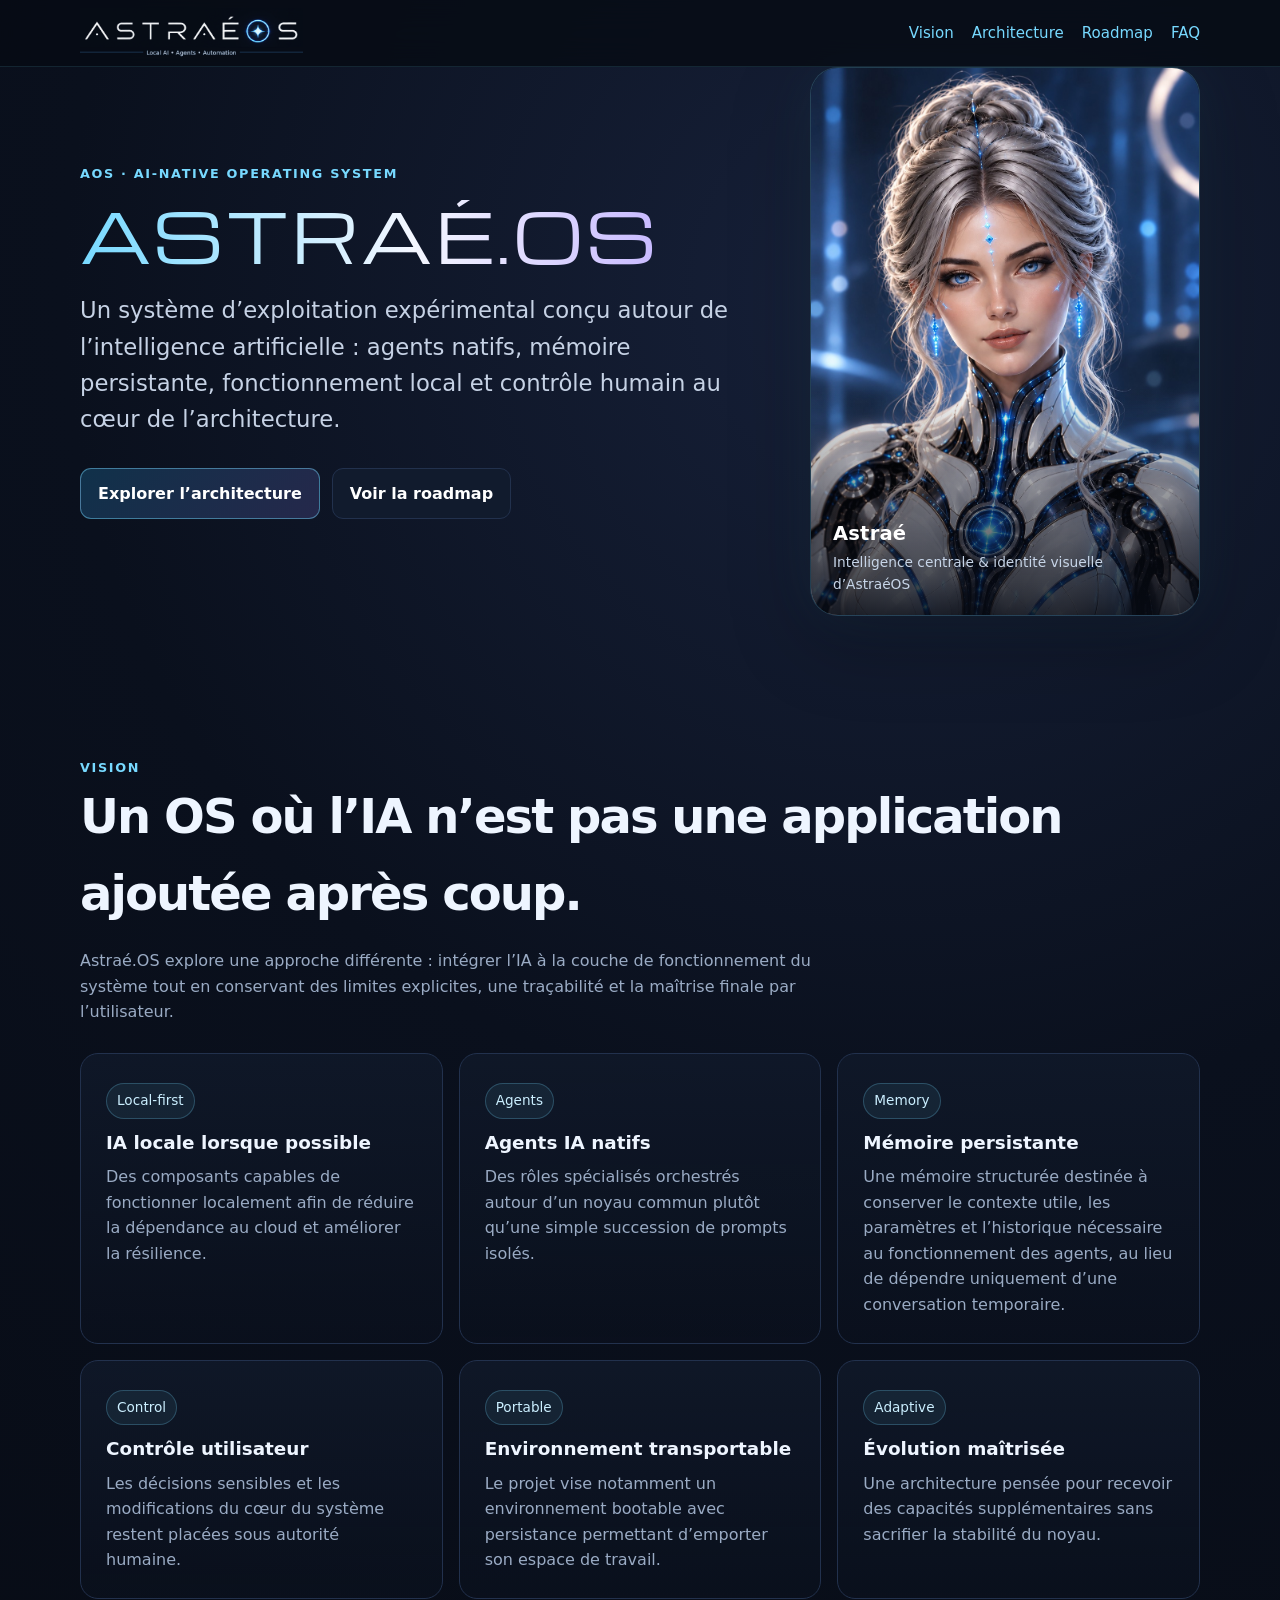
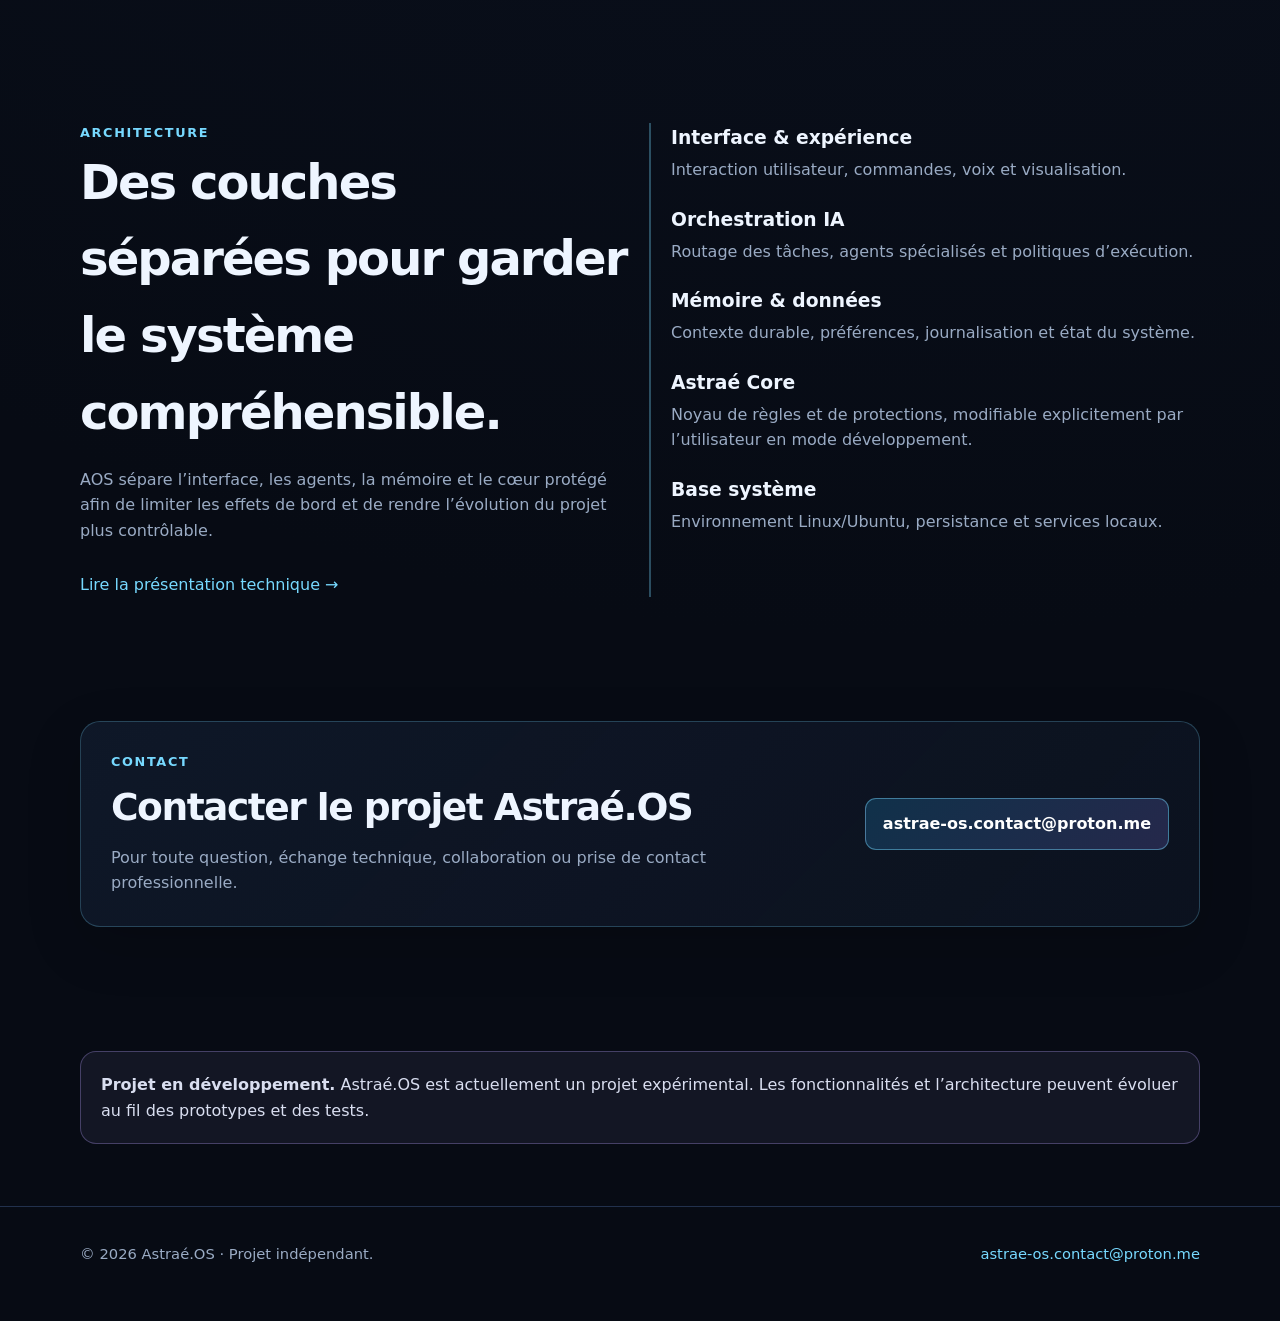
==== commit fd87c9ee: "Add iOS inline video compatibility" ====
--- a/index.html
+++ b/index.html
@@ -13,9 +13,9 @@
 <link rel="stylesheet" href="assets/style.css"><script type="application/ld+json">{
 "@context":"https://schema.org","@type":"SoftwareApplication","name":"AstraéOS","alternateName":["AstraeOS","AOS"],"applicationCategory":"OperatingSystem","operatingSystem":"Linux / Ubuntu-based","description":"Projet de système d’exploitation AI-native centré sur les agents IA, la mémoire persistante et le contrôle utilisateur.","url":"https://astraeos.netlify.app/","author":{"@type":"Person","name":"Jérémie Pasturel","email":"mailto:astrae-os.contact@proton.me"},"isAccessibleForFree":true}
 </script></head><body>
-<nav class="nav"><div class="wrap"><a class="brand brand-logo" href="index.html" aria-label="Astraé.OS — accueil"><img src="assets/images/astraeos-brand-nav-v1.png" alt="Astraé.OS — Local AI • Agents • Automation"></a><div class="links"><a href="#vision">Vision</a><a href="architecture.html">Architecture</a><a href="roadmap.html">Roadmap</a><a href="faq.html">FAQ</a></div></div></nav>
+<nav class="nav"><div class="wrap"><a class="brand brand-logo" href="index.html" aria-label="Astraé.OS — accueil"><img src="assets/images/astraeos-brand-nav-v1.png" alt="Astraé.OS — Local AI • Agents • Automation"></a><div class="links"><a href="index.html#vision">Vision</a><a href="architecture.html">Architecture</a><a href="roadmap.html">Roadmap</a><a href="faq.html">FAQ</a></div></div></nav>
 <main>
-<section class="hero"><div class="wrap hero-grid"><div class="hero-copy"><div class="eyebrow">AOS · AI-native operating system</div><h1><span>ASTRAÉ.OS</span></h1><p class="lead">Un système d’exploitation expérimental conçu autour de l’intelligence artificielle : agents natifs, mémoire persistante, fonctionnement local et contrôle humain au cœur de l’architecture.</p><div class="cta"><a class="btn primary" href="architecture.html">Explorer l’architecture</a><a class="btn" href="roadmap.html">Voir la roadmap</a></div></div><figure class="astrae-portrait"><img src="assets/images/astrae-hq-v5.jpg" alt="Astraé, intelligence artificielle centrale du projet AstraéOS, représentée sous la forme d’une androïde aux cheveux argentés et aux yeux bleus" width="971" height="1619" loading="eager" fetchpriority="high" decoding="async"><figcaption><strong>Astraé</strong><span>Intelligence centrale &amp; identité visuelle d’AstraéOS</span></figcaption></figure></div></section>
+<section class="hero"><div class="wrap hero-grid"><div class="hero-copy"><div class="eyebrow">AOS · AI-native operating system</div><h1><span>ASTRAÉ.OS</span></h1><p class="lead">Un système d’exploitation expérimental conçu autour de l’intelligence artificielle : agents natifs, mémoire persistante, fonctionnement local et contrôle humain au cœur de l’architecture.</p><div class="cta"><a class="btn primary" href="architecture.html">Explorer l’architecture</a><a class="btn" href="roadmap.html">Voir la roadmap</a></div></div><figure class="astrae-portrait"><video src="assets/media/astrae-web.mp4" poster="assets/images/astrae-hq-v5.jpg" autoplay muted loop playsinline webkit-playsinline preload="metadata" aria-label="Astraé animée, intelligence centrale du projet AstraéOS"></video><figcaption><strong>Astraé</strong><span>Intelligence centrale &amp; identité visuelle d’AstraéOS</span></figcaption></figure></div></section>
 <section id="vision" class="section"><div class="wrap"><div class="eyebrow">Vision</div><h2>Un OS où l’IA n’est pas une application ajoutée après coup.</h2><p class="section-intro">Astraé.OS explore une approche différente : intégrer l’IA à la couche de fonctionnement du système tout en conservant des limites explicites, une traçabilité et la maîtrise finale par l’utilisateur.</p><div class="grid"><article class="card"><div class="pill">Local-first</div><h3>IA locale lorsque possible</h3><p>Des composants capables de fonctionner localement afin de réduire la dépendance au cloud et améliorer la résilience.</p></article><article class="card"><div class="pill">Agents</div><h3>Agents IA natifs</h3><p>Des rôles spécialisés orchestrés autour d’un noyau commun plutôt qu’une simple succession de prompts isolés.</p></article><article class="card"><div class="pill">Memory</div><h3>Mémoire persistante</h3><p>Une mémoire structurée destinée à conserver le contexte utile, les paramètres et l’historique nécessaire au fonctionnement des agents, au lieu de dépendre uniquement d’une conversation temporaire.</p></article><article class="card"><div class="pill">Control</div><h3>Contrôle utilisateur</h3><p>Les décisions sensibles et les modifications du cœur du système restent placées sous autorité humaine.</p></article><article class="card"><div class="pill">Portable</div><h3>Environnement transportable</h3><p>Le projet vise notamment un environnement bootable avec persistance permettant d’emporter son espace de travail.</p></article><article class="card"><div class="pill">Adaptive</div><h3>Évolution maîtrisée</h3><p>Une architecture pensée pour recevoir des capacités supplémentaires sans sacrifier la stabilité du noyau.</p></article></div></div></section>
 <section class="section"><div class="wrap architecture"><div><div class="eyebrow">Architecture</div><h2>Des couches séparées pour garder le système compréhensible.</h2><p class="section-intro">AOS sépare l’interface, les agents, la mémoire et le cœur protégé afin de limiter les effets de bord et de rendre l’évolution du projet plus contrôlable.</p><a href="architecture.html">Lire la présentation technique →</a></div><div class="stack"><div><h3>Interface & expérience</h3><p>Interaction utilisateur, commandes, voix et visualisation.</p></div><div><h3>Orchestration IA</h3><p>Routage des tâches, agents spécialisés et politiques d’exécution.</p></div><div><h3>Mémoire & données</h3><p>Contexte durable, préférences, journalisation et état du système.</p></div><div><h3>Astraé Core</h3><p>Noyau de règles et de protections, modifiable explicitement par l’utilisateur en mode développement.</p></div><div><h3>Base système</h3><p>Environnement Linux/Ubuntu, persistance et services locaux.</p></div></div></div></section>
 <section id="contact" class="section"><div class="wrap"><div class="contact-card"><div><div class="eyebrow">Contact</div><h2>Contacter le projet Astraé.OS</h2><p>Pour toute question, échange technique, collaboration ou prise de contact professionnelle.</p></div><a class="btn primary contact-mail" href="mailto:astrae-os.contact@proton.me">astrae-os.contact@proton.me</a></div></div></section>
--- a/assets/style.css
+++ b/assets/style.css
@@ -3,7 +3,7 @@
   --text:#eef5ff;--muted:#9aabc4;--accent:#77d9ff;--accent2:#b8a4ff;
   --max:1120px;
 }
-*{box-sizing:border-box}html{scroll-behavior:smooth}body{margin:0;background:radial-gradient(circle at 70% 10%,#17213a 0,#0a101d 30%,var(--bg) 70%);color:var(--text);font-family:Inter,ui-sans-serif,system-ui,-apple-system,"Segoe UI",sans-serif;line-height:1.6}a{color:var(--accent);text-decoration:none}a:hover{text-decoration:underline}.wrap{width:min(var(--max),calc(100% - 36px));margin:auto}.nav{position:sticky;top:0;z-index:5;background:rgba(7,11,20,.82);backdrop-filter:blur(18px);border-bottom:1px solid rgba(119,217,255,.12)}.nav .wrap{display:flex;align-items:center;justify-content:space-between;min-height:66px}.brand{display:flex;align-items:center;gap:12px;font-weight:800;letter-spacing:.3px;color:white}.mark{width:34px;height:34px;border:1px solid rgba(119,217,255,.45);border-radius:12px;display:grid;place-items:center;background:linear-gradient(145deg,rgba(119,217,255,.15),rgba(184,164,255,.12));box-shadow:0 0 30px rgba(119,217,255,.08)}.links{display:flex;gap:18px;font-size:.94rem}.hero{padding:0 0 80px}.eyebrow{color:var(--accent);font-weight:700;text-transform:uppercase;letter-spacing:.13em;font-size:.8rem}.hero h1{font-size:clamp(2.7rem,7vw,5.9rem);line-height:1.04;margin:16px 0 22px;letter-spacing:0}.hero h1 span{font-family:"Michroma","Segoe UI",sans-serif;font-weight:400;letter-spacing:.09em;text-transform:uppercase;font-variant-ligatures:none;background:linear-gradient(90deg,var(--accent),#f4f7ff,var(--accent2));-webkit-background-clip:text;background-clip:text;color:transparent}.lead{max-width:780px;font-size:clamp(1.15rem,2vw,1.42rem);color:#c6d2e5}.cta{display:flex;gap:12px;flex-wrap:wrap;margin-top:30px}.btn{display:inline-flex;align-items:center;justify-content:center;border:1px solid var(--line);padding:12px 17px;border-radius:11px;font-weight:700;color:white;background:#111b2d}.btn.primary{border-color:rgba(119,217,255,.45);background:linear-gradient(135deg,#10314a,#25284b)}.grid{display:grid;grid-template-columns:repeat(3,1fr);gap:16px}.card{border:1px solid var(--line);background:linear-gradient(180deg,rgba(16,25,42,.82),rgba(10,16,29,.72));padding:25px;border-radius:18px}.card h3{margin:5px 0 7px;font-size:1.15rem}.card p{color:var(--muted);margin:0}.section{padding:62px 0}.section h2{font-size:clamp(2rem,4vw,3rem);letter-spacing:-.04em;margin:0 0 16px}.section-intro{max-width:790px;color:var(--muted);margin-bottom:28px}.pill{display:inline-block;border:1px solid rgba(119,217,255,.24);background:rgba(119,217,255,.07);color:#cbefff;border-radius:999px;padding:6px 10px;margin:4px 5px 4px 0;font-size:.85rem}.architecture{display:grid;grid-template-columns:1fr 1fr;gap:18px}.stack{border-left:2px solid rgba(119,217,255,.32);padding-left:20px}.stack div{margin:0 0 22px}.stack h3{margin:0 0 4px}.stack p{margin:0;color:var(--muted)}.roadmap{display:grid;grid-template-columns:repeat(4,1fr);gap:12px}.phase{padding:20px;border:1px solid var(--line);border-radius:16px;background:rgba(16,25,42,.55)}.phase strong{display:block;color:var(--accent);font-size:.82rem;text-transform:uppercase;letter-spacing:.08em}.phase h3{margin:7px 0}.phase p{color:var(--muted);font-size:.95rem}.notice{border:1px solid rgba(184,164,255,.3);background:rgba(184,164,255,.07);padding:20px;border-radius:16px;color:#d9def0}.footer{border-top:1px solid var(--line);padding:35px 0 55px;color:var(--muted);font-size:.92rem}.footer .wrap{display:flex;justify-content:space-between;gap:20px;flex-wrap:wrap}.prose{max-width:850px}.prose h1{font-size:clamp(2.6rem,6vw,4.7rem);letter-spacing:-.05em;line-height:1}.prose h2{margin-top:44px}.prose p,.prose li{color:#bdc9dc}.prose code{background:#121c2d;border:1px solid var(--line);padding:.12em .35em;border-radius:6px;color:#dcf6ff}.breadcrumbs{font-size:.9rem;color:var(--muted);margin-bottom:25px}.faq details{border-bottom:1px solid var(--line);padding:18px 0}.faq summary{font-weight:700;cursor:pointer}.faq p{color:var(--muted)}
+*{box-sizing:border-box}html{scroll-behavior:smooth}body{margin:0;-webkit-text-size-adjust:100%;text-size-adjust:100%;overflow-x:hidden;background:radial-gradient(circle at 70% 10%,#17213a 0,#0a101d 30%,var(--bg) 70%);color:var(--text);font-family:Inter,ui-sans-serif,system-ui,-apple-system,"Segoe UI",sans-serif;line-height:1.6}a{color:var(--accent);text-decoration:none}a:hover{text-decoration:underline}.wrap{width:min(var(--max),calc(100% - 36px));margin:auto}.nav{position:sticky;top:0;z-index:5;background:rgba(7,11,20,.82);-webkit-backdrop-filter:blur(18px);backdrop-filter:blur(18px);border-bottom:1px solid rgba(119,217,255,.12)}.nav .wrap{display:flex;align-items:center;justify-content:space-between;min-height:66px}.brand{display:flex;align-items:center;gap:12px;font-weight:800;letter-spacing:.3px;color:white}.mark{width:34px;height:34px;border:1px solid rgba(119,217,255,.45);border-radius:12px;display:grid;place-items:center;background:linear-gradient(145deg,rgba(119,217,255,.15),rgba(184,164,255,.12));box-shadow:0 0 30px rgba(119,217,255,.08)}.links{display:flex;gap:18px;font-size:.94rem}.hero{padding:0 0 80px}.eyebrow{color:var(--accent);font-weight:700;text-transform:uppercase;letter-spacing:.13em;font-size:.8rem}.hero h1{font-size:clamp(2.7rem,7vw,5.9rem);line-height:1.04;margin:16px 0 22px;letter-spacing:0}.hero h1 span{font-family:"Michroma","Segoe UI",sans-serif;font-weight:400;letter-spacing:.09em;text-transform:uppercase;font-variant-ligatures:none;background:linear-gradient(90deg,var(--accent),#f4f7ff,var(--accent2));-webkit-background-clip:text;background-clip:text;color:transparent}.lead{max-width:780px;font-size:clamp(1.15rem,2vw,1.42rem);color:#c6d2e5}.cta{display:flex;gap:12px;flex-wrap:wrap;margin-top:30px}.btn{display:inline-flex;align-items:center;justify-content:center;border:1px solid var(--line);padding:12px 17px;border-radius:11px;font-weight:700;color:white;background:#111b2d}.btn.primary{border-color:rgba(119,217,255,.45);background:linear-gradient(135deg,#10314a,#25284b)}.grid{display:grid;grid-template-columns:repeat(3,1fr);gap:16px}.card{border:1px solid var(--line);background:linear-gradient(180deg,rgba(16,25,42,.82),rgba(10,16,29,.72));padding:25px;border-radius:18px}.card h3{margin:5px 0 7px;font-size:1.15rem}.card p{color:var(--muted);margin:0}.section{padding:62px 0}.section h2{font-size:clamp(2rem,4vw,3rem);letter-spacing:-.04em;margin:0 0 16px}.section-intro{max-width:790px;color:var(--muted);margin-bottom:28px}.pill{display:inline-block;border:1px solid rgba(119,217,255,.24);background:rgba(119,217,255,.07);color:#cbefff;border-radius:999px;padding:6px 10px;margin:4px 5px 4px 0;font-size:.85rem}.architecture{display:grid;grid-template-columns:1fr 1fr;gap:18px}.stack{border-left:2px solid rgba(119,217,255,.32);padding-left:20px}.stack div{margin:0 0 22px}.stack h3{margin:0 0 4px}.stack p{margin:0;color:var(--muted)}.roadmap{display:grid;grid-template-columns:repeat(4,1fr);gap:12px}.phase{padding:20px;border:1px solid var(--line);border-radius:16px;background:rgba(16,25,42,.55)}.phase strong{display:block;color:var(--accent);font-size:.82rem;text-transform:uppercase;letter-spacing:.08em}.phase h3{margin:7px 0}.phase p{color:var(--muted);font-size:.95rem}.notice{border:1px solid rgba(184,164,255,.3);background:rgba(184,164,255,.07);padding:20px;border-radius:16px;color:#d9def0}.footer{border-top:1px solid var(--line);padding:35px 0 55px;color:var(--muted);font-size:.92rem}.footer .wrap{display:flex;justify-content:space-between;gap:20px;flex-wrap:wrap}.prose{max-width:850px}.prose h1{font-size:clamp(2.6rem,6vw,4.7rem);letter-spacing:-.05em;line-height:1}.prose h2{margin-top:44px}.prose p,.prose li{color:#bdc9dc}.prose code{background:#121c2d;border:1px solid var(--line);padding:.12em .35em;border-radius:6px;color:#dcf6ff}.breadcrumbs{font-size:.9rem;color:var(--muted);margin-bottom:25px}.faq details{border-bottom:1px solid var(--line);padding:18px 0}.faq summary{font-weight:700;cursor:pointer}.faq p{color:var(--muted)}
 .hero-grid{display:grid;grid-template-columns:minmax(0,1.25fr) minmax(280px,.75fr);gap:54px;align-items:center}.hero-copy{min-width:0}.astrae-portrait{margin:0;position:relative;justify-self:end;width:min(100%,390px);border:1px solid rgba(119,217,255,.22);border-radius:28px;overflow:hidden;background:linear-gradient(180deg,rgba(16,25,42,.9),rgba(10,16,29,.9));box-shadow:0 24px 80px rgba(0,0,0,.28),0 0 60px rgba(119,217,255,.08)}.astrae-portrait:before{content:"";position:absolute;inset:0;z-index:1;pointer-events:none;background:linear-gradient(180deg,transparent 58%,rgba(7,11,20,.88) 100%)}.astrae-portrait img{display:block;width:100%;height:auto;aspect-ratio:900/1491;object-fit:cover}.astrae-portrait figcaption{position:absolute;z-index:2;left:22px;right:22px;bottom:20px;display:flex;flex-direction:column;gap:2px}.astrae-portrait figcaption strong{font-size:1.22rem;color:#fff;letter-spacing:.01em}.astrae-portrait figcaption span{font-size:.86rem;color:#c7d5e8}
 @media(max-width:840px){.grid,.roadmap{grid-template-columns:1fr 1fr}.architecture,.hero-grid{grid-template-columns:1fr}.links{display:none}.hero{padding-top:70px}.astrae-portrait{justify-self:start;width:min(100%,360px)}}
 @media(max-width:560px){.grid,.roadmap{grid-template-columns:1fr}.hero h1{font-size:clamp(2.2rem,12vw,3.5rem)}.hero h1 span{letter-spacing:.045em}.hero-grid{gap:34px}.astrae-portrait{width:100%;max-width:340px}}
@@ -67,3 +67,20 @@
   .brand-logo img{height:40px;max-width:235px}
 }
 /* end AstraeOS navbar brand logo */
+
+/* AstraeOS animated portrait */
+.astrae-portrait{
+  -webkit-transform:translateZ(0);
+  transform:translateZ(0);
+}
+.astrae-portrait video{
+  display:block;
+  width:100%;
+  height:auto;
+  object-fit:cover;
+  object-position:center top;
+  margin-bottom:-100px;
+  -webkit-transform:translateZ(0);
+  transform:translateZ(0);
+}
+/* end AstraeOS animated portrait */
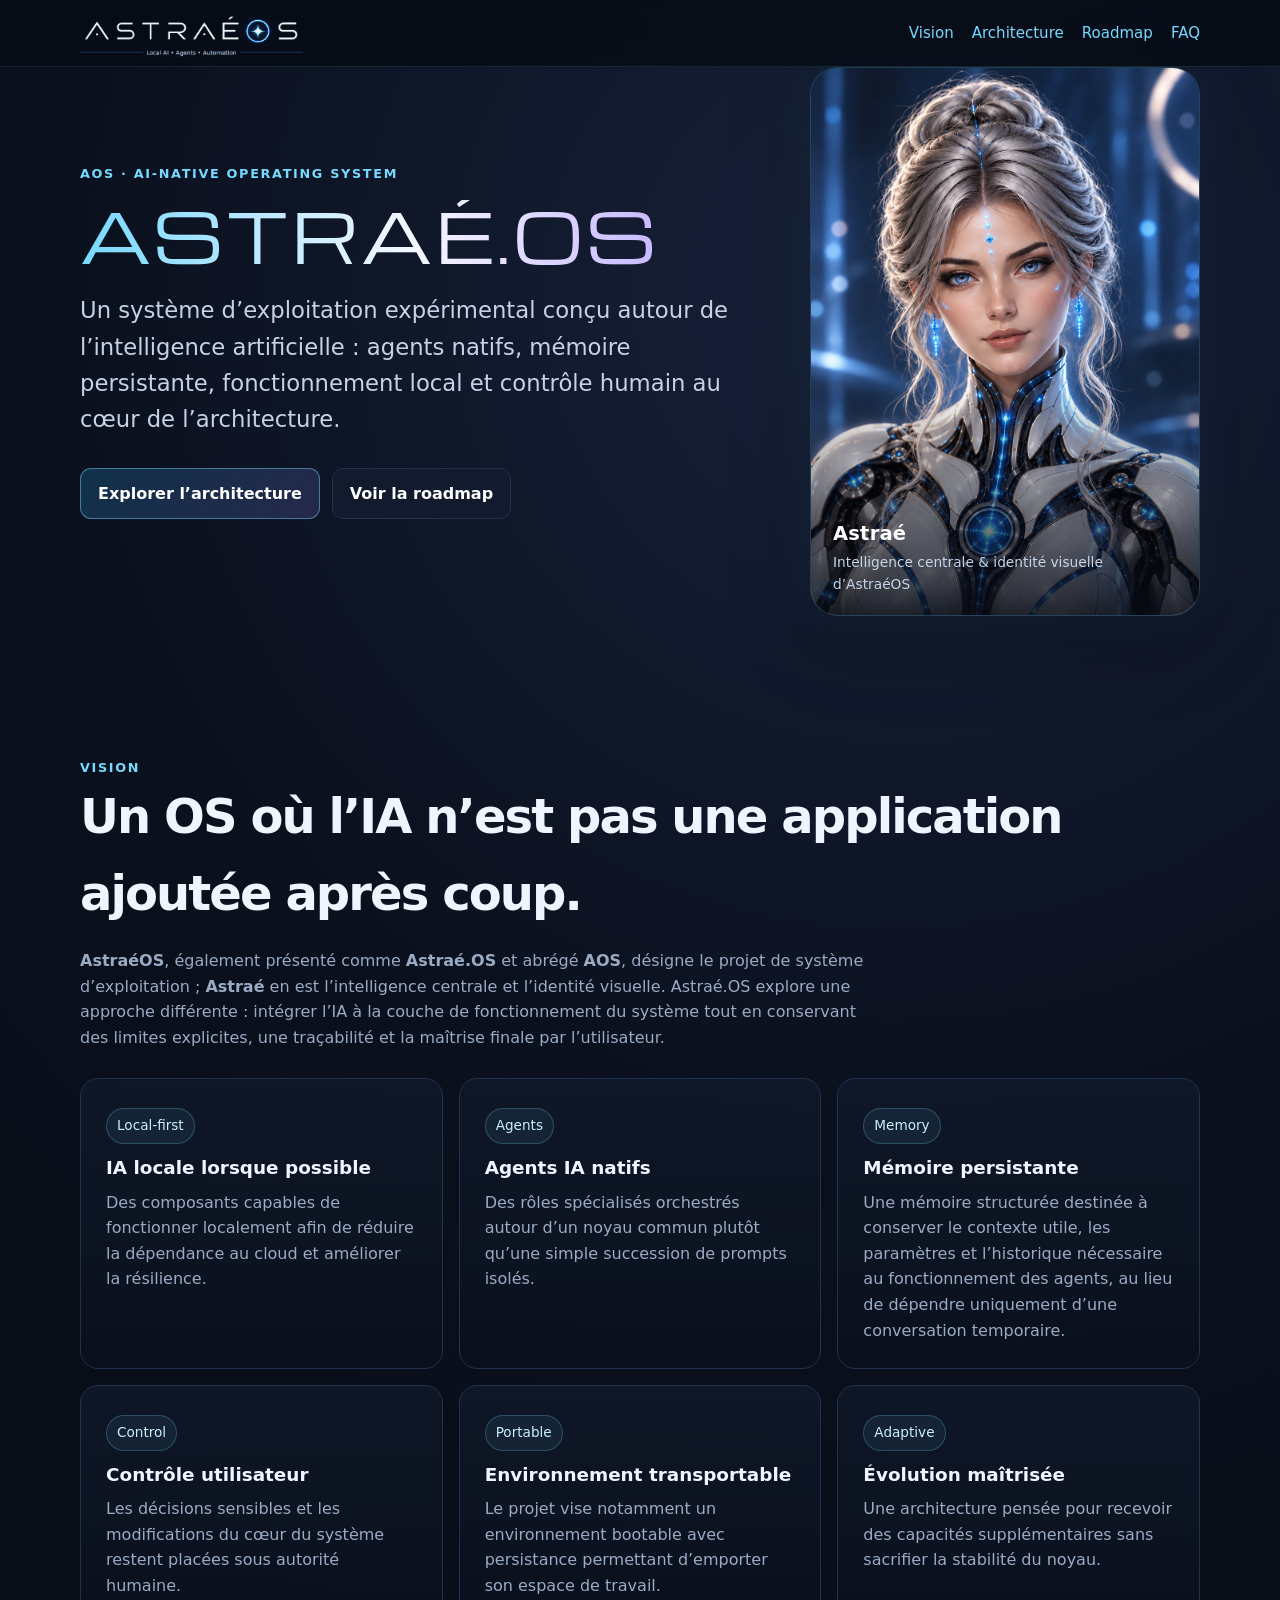
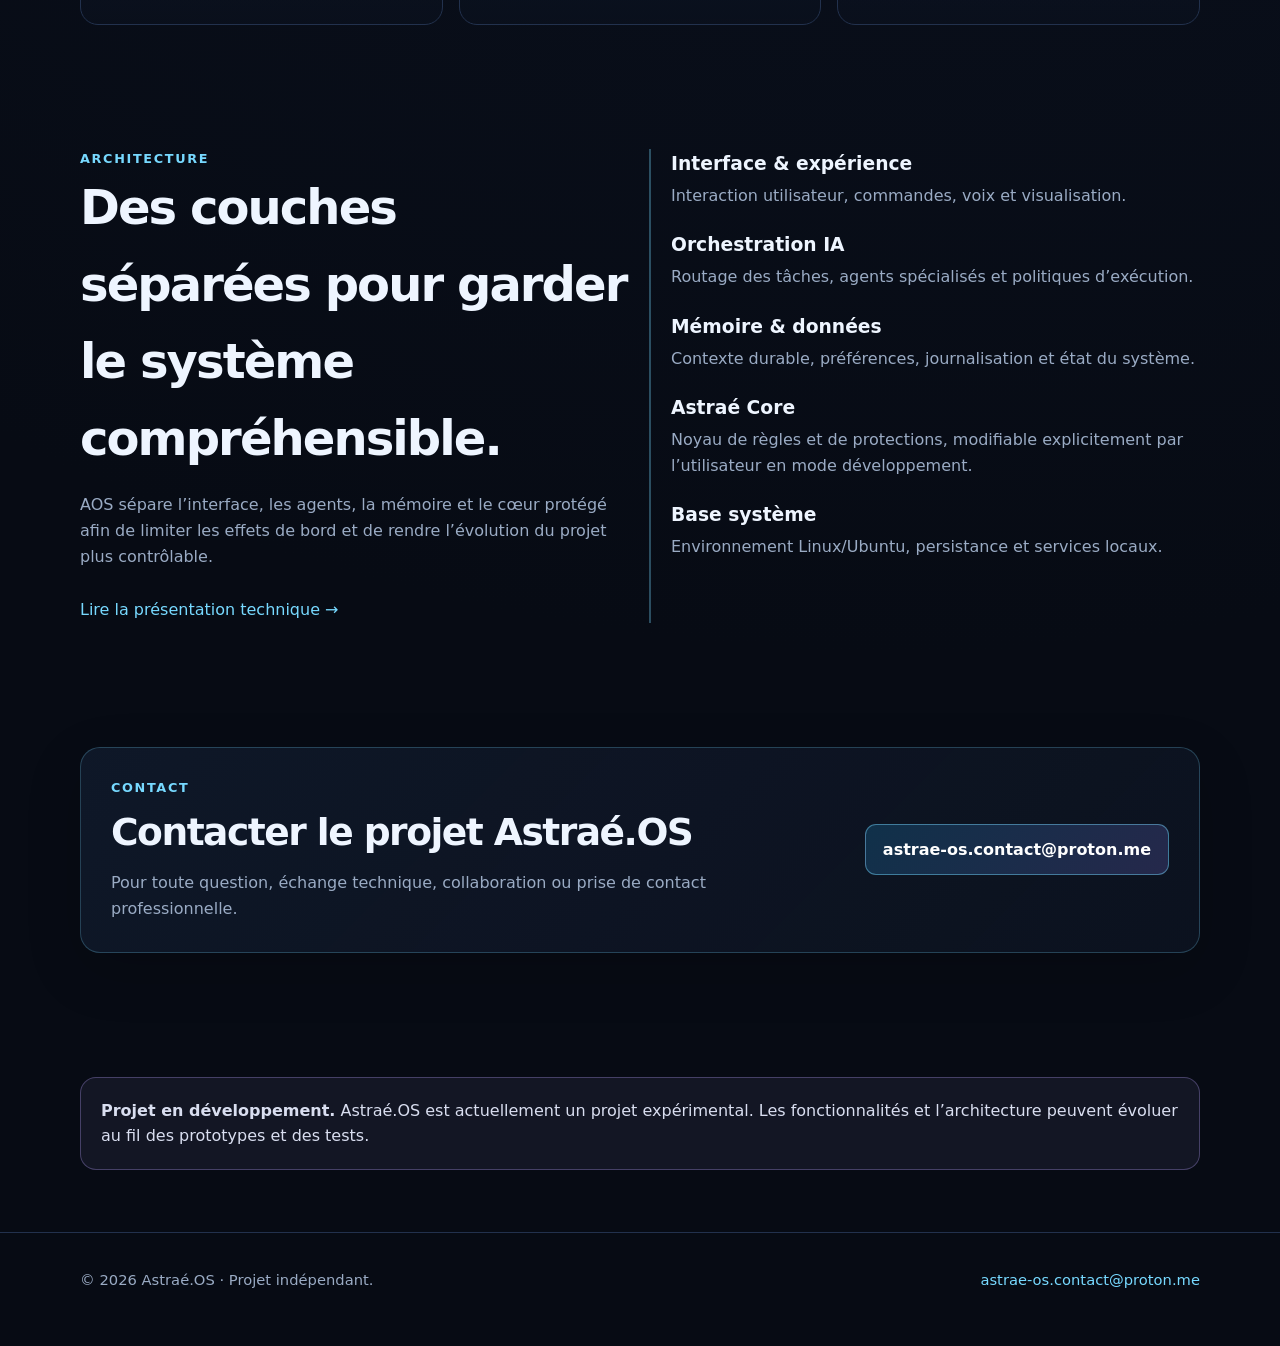
==== commit 906ad438: "Improve AstraéOS SEO and search discovery" ====
--- a/index.html
+++ b/index.html
@@ -1,22 +1,47 @@
 <!doctype html><html lang="fr"><head>
 <meta charset="utf-8"><meta name="viewport" content="width=device-width,initial-scale=1">
-<title>AstraéOS (AOS) — AI-native Operating System</title>
-<meta name="description" content="AstraéOS (AOS) est un projet de système d’exploitation AI-native : agents IA natifs, mémoire persistante, architecture locale et contrôle utilisateur.">
-<meta name="keywords" content="AstraéOS,AstraeOS,AOS,AI native operating system,système exploitation IA,agents IA,OS IA">
+<title>AstraéOS (Astraé.OS / AOS) — Système d’exploitation IA</title>
+<meta name="description" content="AstraéOS, aussi présenté comme Astraé.OS et abrégé AOS, est un projet indépendant de système d’exploitation AI-native avec Astraé, agents IA, mémoire persistante et fonctionnement local.">
+<meta name="keywords" content="AstraéOS,Astraé.OS,AstraeOS,AOS,Astraé,Astraé IA,AI-native operating system,système exploitation IA,agents IA,OS IA">
 <meta name="author" content="Jérémie Pasturel"><meta name="robots" content="index,follow,max-image-preview:large">
 <link rel="canonical" href="https://astraeos.netlify.app/">
-<meta property="og:type" content="website"><meta property="og:image" content="https://astraeos.netlify.app/assets/images/astrae-hq-v5.jpg"><meta property="og:image:alt" content="Astraé, intelligence artificielle centrale d’AstraéOS"><meta property="og:title" content="AstraéOS — AI-native Operating System"><meta property="og:description" content="Un projet d’OS conçu autour de l’IA, des agents et du contrôle utilisateur."><meta property="og:url" content="https://astraeos.netlify.app/">
-<meta name="twitter:card" content="summary_large_image"><meta name="theme-color" content="#070b14">
+<meta property="og:type" content="website"><meta property="og:site_name" content="AstraéOS"><meta property="og:image" content="https://astraeos.netlify.app/assets/images/astrae-hq-v5.jpg"><meta property="og:image:alt" content="Astraé, intelligence artificielle centrale d’AstraéOS"><meta property="og:title" content="AstraéOS (Astraé.OS / AOS) — Système d’exploitation IA"><meta property="og:description" content="AstraéOS est un projet d’OS AI-native centré sur Astraé, les agents IA, la mémoire persistante, le local-first et le contrôle humain."><meta property="og:url" content="https://astraeos.netlify.app/">
+<meta name="twitter:card" content="summary_large_image"><meta name="twitter:title" content="AstraéOS (Astraé.OS / AOS) — Système d’exploitation IA"><meta name="twitter:description" content="Projet d’OS AI-native avec Astraé, agents IA, mémoire persistante et fonctionnement local."><meta name="theme-color" content="#070b14">
 <link rel="preconnect" href="https://fonts.googleapis.com">
 <link rel="preconnect" href="https://fonts.gstatic.com" crossorigin>
 <link href="https://fonts.googleapis.com/css2?family=Michroma&display=swap" rel="stylesheet">
 <link rel="stylesheet" href="assets/style.css"><script type="application/ld+json">{
-"@context":"https://schema.org","@type":"SoftwareApplication","name":"AstraéOS","alternateName":["AstraeOS","AOS"],"applicationCategory":"OperatingSystem","operatingSystem":"Linux / Ubuntu-based","description":"Projet de système d’exploitation AI-native centré sur les agents IA, la mémoire persistante et le contrôle utilisateur.","url":"https://astraeos.netlify.app/","author":{"@type":"Person","name":"Jérémie Pasturel","email":"mailto:astrae-os.contact@proton.me"},"isAccessibleForFree":true}
-</script></head><body>
+  "@context":"https://schema.org",
+  "@graph":[
+    {
+      "@type":"WebSite",
+      "@id":"https://astraeos.netlify.app/#website",
+      "url":"https://astraeos.netlify.app/",
+      "name":"AstraéOS",
+      "alternateName":["Astraé.OS","AstraeOS","AOS"],
+      "inLanguage":"fr-FR",
+      "about":{"@id":"https://astraeos.netlify.app/#software"}
+    },
+    {
+      "@type":"SoftwareApplication",
+      "@id":"https://astraeos.netlify.app/#software",
+      "name":"AstraéOS",
+      "alternateName":["Astraé.OS","AstraeOS","AOS"],
+      "applicationCategory":"OperatingSystem",
+      "operatingSystem":"Linux / Ubuntu-based",
+      "description":"AstraéOS est un projet expérimental de système d’exploitation AI-native centré sur Astraé, les agents IA, la mémoire persistante, le fonctionnement local et le contrôle utilisateur.",
+      "url":"https://astraeos.netlify.app/",
+      "sameAs":["https://github.com/JrmPasturel/astraeos"],
+      "keywords":["AstraéOS","Astraé.OS","AstraeOS","AOS","Astraé","AI-native operating system","système d’exploitation IA","agents IA"],
+      "author":{"@type":"Person","name":"Jérémie Pasturel"},
+      "isAccessibleForFree":true
+    }
+  ]
+}</script></head><body>
 <nav class="nav"><div class="wrap"><a class="brand brand-logo" href="index.html" aria-label="Astraé.OS — accueil"><img src="assets/images/astraeos-brand-nav-v1.png" alt="Astraé.OS — Local AI • Agents • Automation"></a><div class="links"><a href="index.html#vision">Vision</a><a href="architecture.html">Architecture</a><a href="roadmap.html">Roadmap</a><a href="faq.html">FAQ</a></div></div></nav>
 <main>
 <section class="hero"><div class="wrap hero-grid"><div class="hero-copy"><div class="eyebrow">AOS · AI-native operating system</div><h1><span>ASTRAÉ.OS</span></h1><p class="lead">Un système d’exploitation expérimental conçu autour de l’intelligence artificielle : agents natifs, mémoire persistante, fonctionnement local et contrôle humain au cœur de l’architecture.</p><div class="cta"><a class="btn primary" href="architecture.html">Explorer l’architecture</a><a class="btn" href="roadmap.html">Voir la roadmap</a></div></div><figure class="astrae-portrait"><video src="assets/media/astrae-web.mp4" poster="assets/images/astrae-hq-v5.jpg" autoplay muted loop playsinline webkit-playsinline preload="metadata" aria-label="Astraé animée, intelligence centrale du projet AstraéOS"></video><figcaption><strong>Astraé</strong><span>Intelligence centrale &amp; identité visuelle d’AstraéOS</span></figcaption></figure></div></section>
-<section id="vision" class="section"><div class="wrap"><div class="eyebrow">Vision</div><h2>Un OS où l’IA n’est pas une application ajoutée après coup.</h2><p class="section-intro">Astraé.OS explore une approche différente : intégrer l’IA à la couche de fonctionnement du système tout en conservant des limites explicites, une traçabilité et la maîtrise finale par l’utilisateur.</p><div class="grid"><article class="card"><div class="pill">Local-first</div><h3>IA locale lorsque possible</h3><p>Des composants capables de fonctionner localement afin de réduire la dépendance au cloud et améliorer la résilience.</p></article><article class="card"><div class="pill">Agents</div><h3>Agents IA natifs</h3><p>Des rôles spécialisés orchestrés autour d’un noyau commun plutôt qu’une simple succession de prompts isolés.</p></article><article class="card"><div class="pill">Memory</div><h3>Mémoire persistante</h3><p>Une mémoire structurée destinée à conserver le contexte utile, les paramètres et l’historique nécessaire au fonctionnement des agents, au lieu de dépendre uniquement d’une conversation temporaire.</p></article><article class="card"><div class="pill">Control</div><h3>Contrôle utilisateur</h3><p>Les décisions sensibles et les modifications du cœur du système restent placées sous autorité humaine.</p></article><article class="card"><div class="pill">Portable</div><h3>Environnement transportable</h3><p>Le projet vise notamment un environnement bootable avec persistance permettant d’emporter son espace de travail.</p></article><article class="card"><div class="pill">Adaptive</div><h3>Évolution maîtrisée</h3><p>Une architecture pensée pour recevoir des capacités supplémentaires sans sacrifier la stabilité du noyau.</p></article></div></div></section>
+<section id="vision" class="section"><div class="wrap"><div class="eyebrow">Vision</div><h2>Un OS où l’IA n’est pas une application ajoutée après coup.</h2><p class="section-intro"><strong>AstraéOS</strong>, également présenté comme <strong>Astraé.OS</strong> et abrégé <strong>AOS</strong>, désigne le projet de système d’exploitation ; <strong>Astraé</strong> en est l’intelligence centrale et l’identité visuelle. Astraé.OS explore une approche différente : intégrer l’IA à la couche de fonctionnement du système tout en conservant des limites explicites, une traçabilité et la maîtrise finale par l’utilisateur.</p><div class="grid"><article class="card"><div class="pill">Local-first</div><h3>IA locale lorsque possible</h3><p>Des composants capables de fonctionner localement afin de réduire la dépendance au cloud et améliorer la résilience.</p></article><article class="card"><div class="pill">Agents</div><h3>Agents IA natifs</h3><p>Des rôles spécialisés orchestrés autour d’un noyau commun plutôt qu’une simple succession de prompts isolés.</p></article><article class="card"><div class="pill">Memory</div><h3>Mémoire persistante</h3><p>Une mémoire structurée destinée à conserver le contexte utile, les paramètres et l’historique nécessaire au fonctionnement des agents, au lieu de dépendre uniquement d’une conversation temporaire.</p></article><article class="card"><div class="pill">Control</div><h3>Contrôle utilisateur</h3><p>Les décisions sensibles et les modifications du cœur du système restent placées sous autorité humaine.</p></article><article class="card"><div class="pill">Portable</div><h3>Environnement transportable</h3><p>Le projet vise notamment un environnement bootable avec persistance permettant d’emporter son espace de travail.</p></article><article class="card"><div class="pill">Adaptive</div><h3>Évolution maîtrisée</h3><p>Une architecture pensée pour recevoir des capacités supplémentaires sans sacrifier la stabilité du noyau.</p></article></div></div></section>
 <section class="section"><div class="wrap architecture"><div><div class="eyebrow">Architecture</div><h2>Des couches séparées pour garder le système compréhensible.</h2><p class="section-intro">AOS sépare l’interface, les agents, la mémoire et le cœur protégé afin de limiter les effets de bord et de rendre l’évolution du projet plus contrôlable.</p><a href="architecture.html">Lire la présentation technique →</a></div><div class="stack"><div><h3>Interface & expérience</h3><p>Interaction utilisateur, commandes, voix et visualisation.</p></div><div><h3>Orchestration IA</h3><p>Routage des tâches, agents spécialisés et politiques d’exécution.</p></div><div><h3>Mémoire & données</h3><p>Contexte durable, préférences, journalisation et état du système.</p></div><div><h3>Astraé Core</h3><p>Noyau de règles et de protections, modifiable explicitement par l’utilisateur en mode développement.</p></div><div><h3>Base système</h3><p>Environnement Linux/Ubuntu, persistance et services locaux.</p></div></div></div></section>
 <section id="contact" class="section"><div class="wrap"><div class="contact-card"><div><div class="eyebrow">Contact</div><h2>Contacter le projet Astraé.OS</h2><p>Pour toute question, échange technique, collaboration ou prise de contact professionnelle.</p></div><a class="btn primary contact-mail" href="mailto:astrae-os.contact@proton.me">astrae-os.contact@proton.me</a></div></div></section>
 <section class="section"><div class="wrap"><div class="notice"><strong>Projet en développement.</strong> Astraé.OS est actuellement un projet expérimental. Les fonctionnalités et l’architecture peuvent évoluer au fil des prototypes et des tests.</div></div></section>
